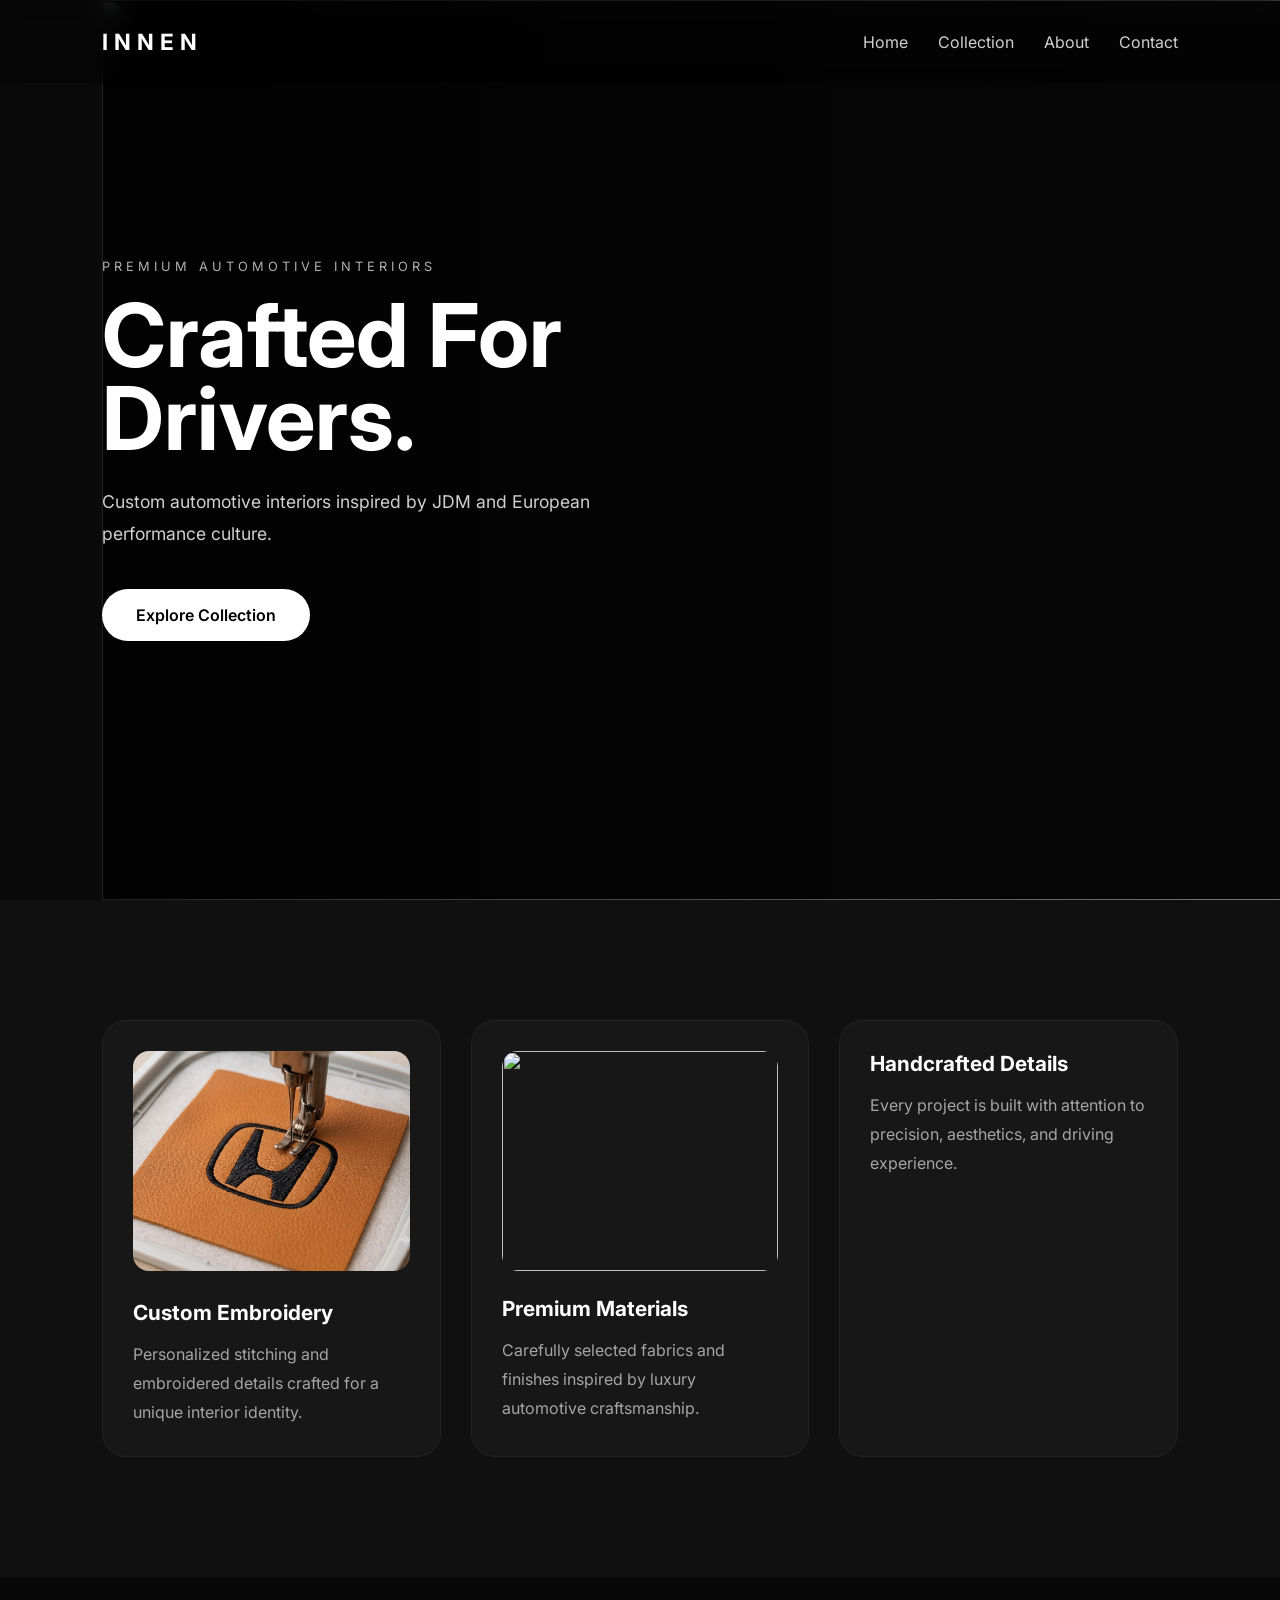
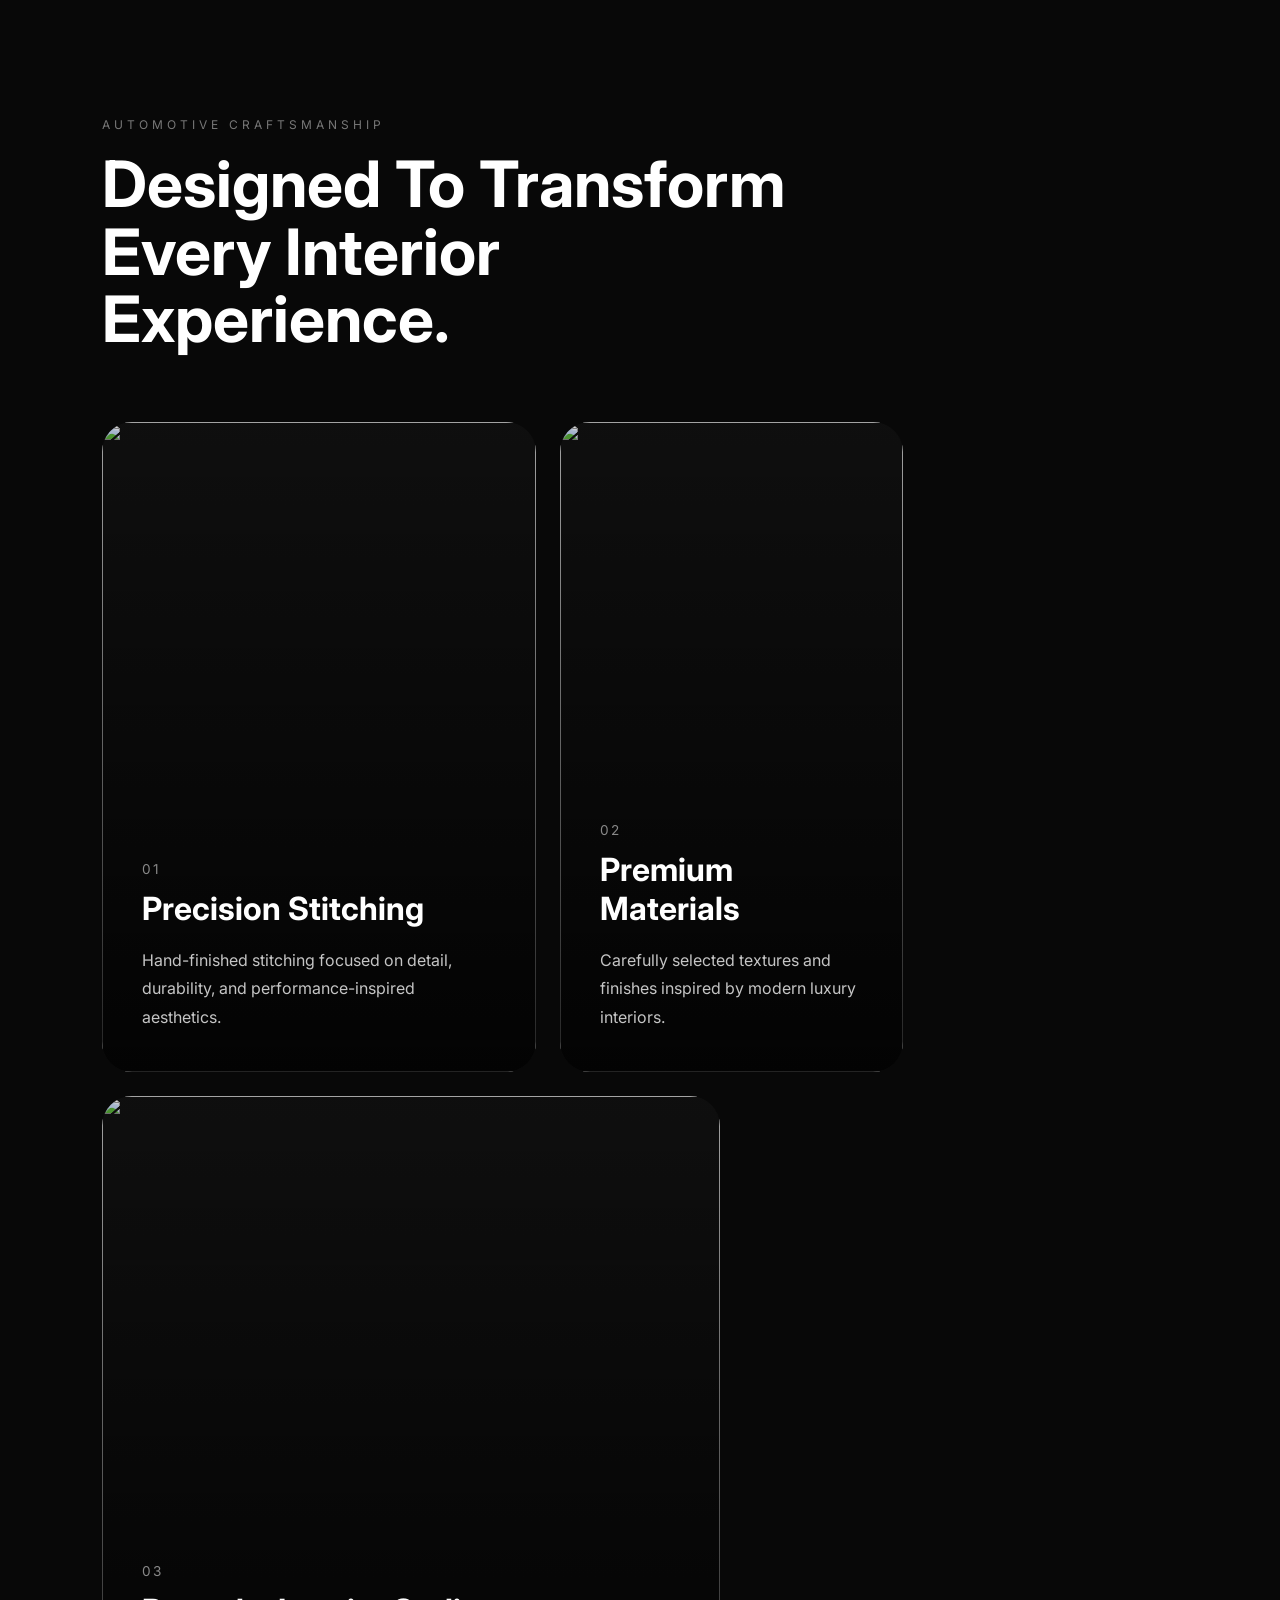
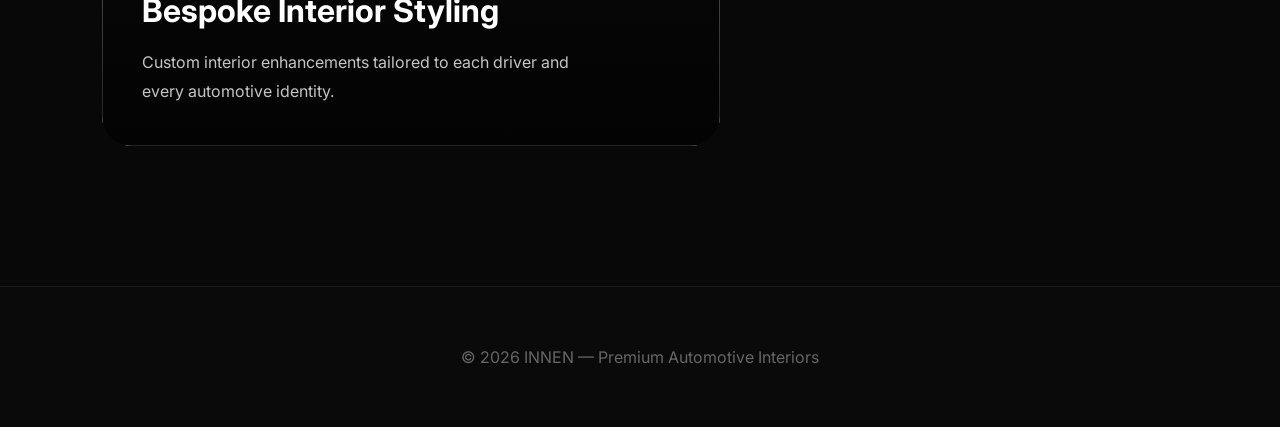
==== index.html @ 78649d73 "Atualizar o index.html" ====
<!DOCTYPE html>
<html lang="en">
<head>
  <meta charset="UTF-8">
  <meta name="viewport" content="width=device-width, initial-scale=1.0">
  <title>INNEN</title>

  <link rel="preconnect" href="https://fonts.googleapis.com">
  <link href="https://fonts.googleapis.com/css2?family=Inter:wght@300;400;500;600;700&display=swap" rel="stylesheet">

  <link rel="stylesheet" href="style.css">
</head>

<body>

  <!-- HEADER -->

  <header>

    <div class="logo">
      INNEN
    </div>

    <nav>
      <a href="#">Home</a>
      <a href="collection.html">Collection</a>
      <a href="#">About</a>
      <a href="#">Contact</a>
    </nav>

  </header>

  <!-- HERO -->

  <section class="hero">

    <img
      src="https://scgarageworks.com/wp-content/uploads/2018/01/IMG_4704-14-scaled.jpg"
      class="hero-image"
    >

    <div class="overlay"></div>

    <div class="hero-content">

      <p class="hero-tag">
        PREMIUM AUTOMOTIVE INTERIORS
      </p>

      <h1>
        Crafted For<br>
        Drivers.
      </h1>

      <p class="hero-description">
        Custom automotive interiors inspired by
        JDM and European performance culture.
      </p>

      <a href="collection.html" class="hero-button">
        Explore Collection
      </a>

    </div>

  </section>

  <!-- FEATURES -->

  <section class="features">

    <div class="feature">

      <img
        src="1779248419477.png"
        class="feature-image"
      >

      <h3>
        Custom Embroidery
      </h3>

      <p>
        Personalized stitching and embroidered details
        crafted for a unique interior identity.
      </p>

    </div>

    <div class="feature">

  <img
    src="https://image.made-in-china.com/2f0j00KqdomQharjkf/Factory-Hot-Sale-Cheap-Frosted-Velvet-Fabric-Velvet-Upholstery-Fabric-100-Polyester-Home-Deco-Fabrics-for-Sofas.webp"
    class="feature-image"
  >

  <h3>
    Premium Materials
  </h3>

  <p>
    Carefully selected fabrics and finishes inspired
    by luxury automotive craftsmanship.
  </p>

</div>

    <div class="feature">

      <h3>
        Handcrafted Details
      </h3>

      <p>
        Every project is built with attention to precision,
        aesthetics, and driving experience.
      </p>

    </div>

  </section>

  <!-- SHOWCASE -->

  <section class="showcase">

    <div class="showcase-top">

      <p class="showcase-tag">
        AUTOMOTIVE CRAFTSMANSHIP
      </p>

      <h2>
        Designed To Transform<br>
        Every Interior Experience.
      </h2>

    </div>

    <div class="showcase-layout">

      <div class="showcase-item tall">

        <img
          src="https://images.unsplash.com/photo-1549399542-7e3f8b79c341?q=80&w=1400&auto=format&fit=crop"
        >

        <div class="showcase-content">

          <span>01</span>

          <h3>
            Precision Stitching
          </h3>

          <p>
            Hand-finished stitching focused on detail,
            durability, and performance-inspired aesthetics.
          </p>

        </div>

      </div>

      <div class="showcase-item">

        <img
          src="https://images.unsplash.com/photo-1502877338535-766e1452684a?q=80&w=1400&auto=format&fit=crop"
        >

        <div class="showcase-content">

          <span>02</span>

          <h3>
            Premium Materials
          </h3>

          <p>
            Carefully selected textures and finishes
            inspired by modern luxury interiors.
          </p>

        </div>

      </div>

      <div class="showcase-item wide">

        <img
          src="https://images.unsplash.com/photo-1494976388531-d1058494cdd8?q=80&w=1600&auto=format&fit=crop"
        >

        <div class="showcase-content">

          <span>03</span>

          <h3>
            Bespoke Interior Styling
          </h3>

          <p>
            Custom interior enhancements tailored to
            each driver and every automotive identity.
          </p>

        </div>

      </div>

    </div>

  </section>

  <!-- FOOTER -->

  <footer>

    <p>
      © 2026 INNEN — Premium Automotive Interiors
    </p>

  </footer>

</body>
</html>
---- style.css ----
*{
  margin:0;
  padding:0;
  box-sizing:border-box;
}

body{
  background:#0a0a0a;
  color:white;
  font-family:'Inter',sans-serif;
  overflow-x:hidden;
}

/* HEADER */

header{
  position:fixed;
  top:0;
  left:0;
  width:100%;
  padding:28px 8%;
  display:flex;
  justify-content:space-between;
  align-items:center;
  z-index:1000;

  background:rgba(0,0,0,0.35);
  backdrop-filter:blur(12px);
}

.logo{
  font-size:1.4rem;
  font-weight:700;
  letter-spacing:6px;
}

nav{
  display:flex;
  gap:30px;
}

nav a{
  color:#d0d0d0;
  text-decoration:none;
  transition:0.3s;
}

nav a:hover{
  color:white;
}

/* HERO */

.hero{
  position:relative;
  height:100vh;
  display:flex;
  align-items:center;
  padding:0 8%;
  overflow:hidden;
}

.hero-image{
  position:absolute;
  width:100%;
  height:100%;
  object-fit:cover;
}

.overlay{
  position:absolute;
  width:100%;
  height:100%;
  background:linear-gradient(
    to right,
    rgba(0,0,0,0.82),
    rgba(0,0,0,0.35)
  );
}

.hero-content{
  position:relative;
  z-index:2;
  max-width:650px;
}

.hero-tag{
  color:#b0b0b0;
  letter-spacing:4px;
  font-size:0.8rem;
  margin-bottom:20px;
}

.hero h1{
  font-size:5.5rem;
  line-height:0.95;
  margin-bottom:25px;
}

.hero-description{
  color:#d0d0d0;
  line-height:1.8;
  font-size:1.1rem;
  margin-bottom:40px;
  max-width:550px;
}

.hero-button{
  display:inline-block;
  padding:16px 34px;
  background:white;
  color:black;
  text-decoration:none;
  border-radius:50px;
  font-weight:600;
  transition:0.3s;
}

.hero-button:hover{
  transform:translateY(-3px);
}

/* FEATURES */

.features{
  padding:120px 8%;
  display:grid;
  grid-template-columns:repeat(auto-fit,minmax(280px,1fr));
  gap:30px;
  background:#101010;
}

.feature{
  background:#171717;
  padding:30px;
  border-radius:24px;
  border:1px solid rgba(255,255,255,0.05);
}

.feature-image{
  width:100%;
  height:220px;
  object-fit:cover;
  border-radius:16px;
  margin-bottom:25px;
}

.feature h3{
  font-size:1.3rem;
  margin-bottom:15px;
}

.feature p{
  color:#a5a5a5;
  line-height:1.8;
}

/* SHOWCASE */

.showcase{
  padding:140px 8%;
  background:#080808;
}

.showcase-top{
  margin-bottom:70px;
  max-width:750px;
}

.showcase-tag{
  color:#777;
  letter-spacing:4px;
  font-size:0.75rem;
  margin-bottom:18px;
}

.showcase-top h2{
  font-size:4rem;
  line-height:1.05;
  color:white;
}

.showcase-layout{
  display:grid;
  grid-template-columns:repeat(12,1fr);
  gap:24px;
}

.showcase-item{
  position:relative;
  overflow:hidden;
  border-radius:30px;
  background:#111;
  min-height:420px;
  grid-column:span 4;
}

.showcase-item.tall{
  grid-column:span 5;
  min-height:650px;
}

.showcase-item.wide{
  grid-column:span 7;
  min-height:650px;
}

.showcase-item img{
  position:absolute;
  width:100%;
  height:100%;
  object-fit:cover;
  transition:0.7s;
}

.showcase-item:hover img{
  transform:scale(1.06);
}

.showcase-content{
  position:absolute;
  inset:0;

  display:flex;
  flex-direction:column;
  justify-content:flex-end;

  padding:40px;

  background:linear-gradient(
    to top,
    rgba(0,0,0,0.82),
    rgba(0,0,0,0.15)
  );
}

.showcase-content span{
  color:#888;
  font-size:0.85rem;
  margin-bottom:12px;
  letter-spacing:2px;
}

.showcase-content h3{
  font-size:2rem;
  margin-bottom:18px;
}

.showcase-content p{
  color:#c5c5c5;
  line-height:1.8;
  max-width:450px;
}

/* FOOTER */

footer{
  padding:60px 8%;
  border-top:1px solid rgba(255,255,255,0.06);
  text-align:center;
  color:#666;
}

/* RESPONSIVE */

@media(max-width:950px){

  nav{
    display:none;
  }

  .hero h1{
    font-size:3.5rem;
  }

  .showcase-layout{
    grid-template-columns:1fr;
  }

  .showcase-item,
  .showcase-item.tall,
  .showcase-item.wide{
    grid-column:auto;
    min-height:420px;
  }

  .showcase-top h2{
    font-size:2.7rem;
  }

}
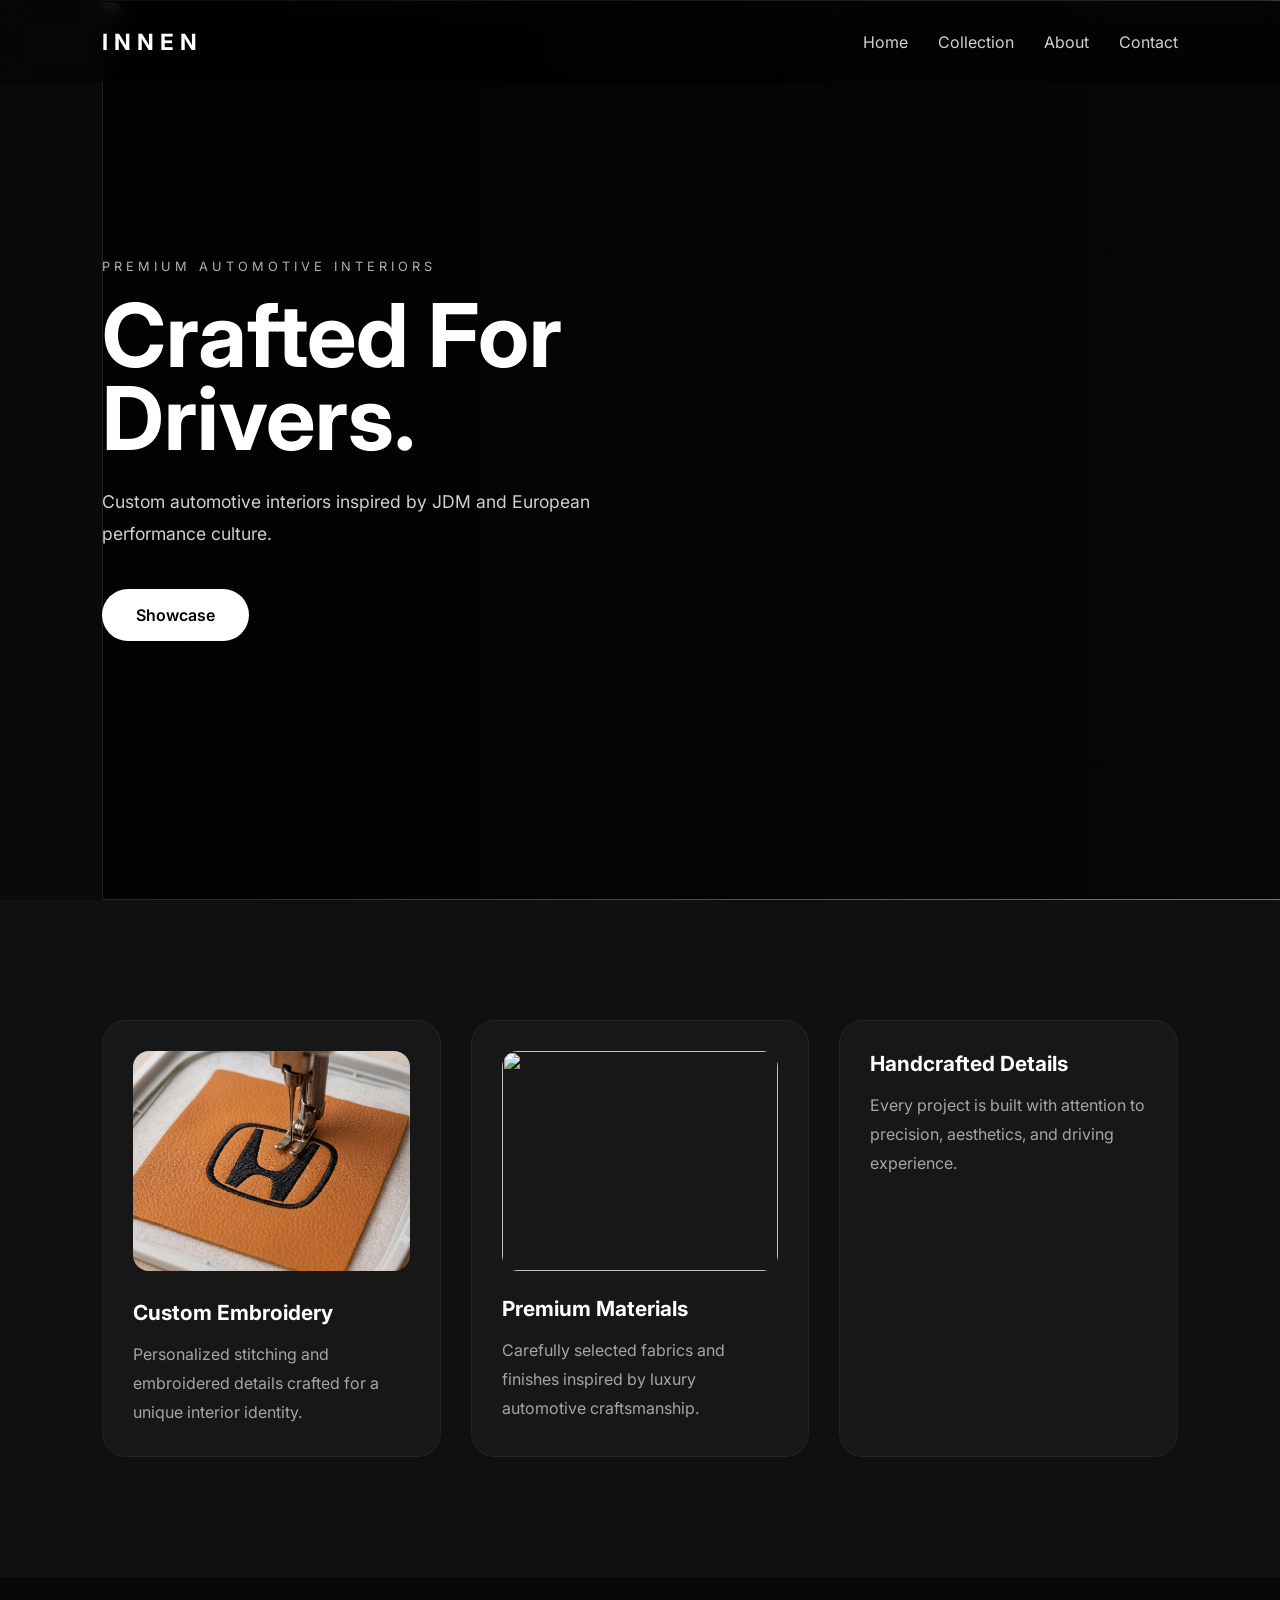
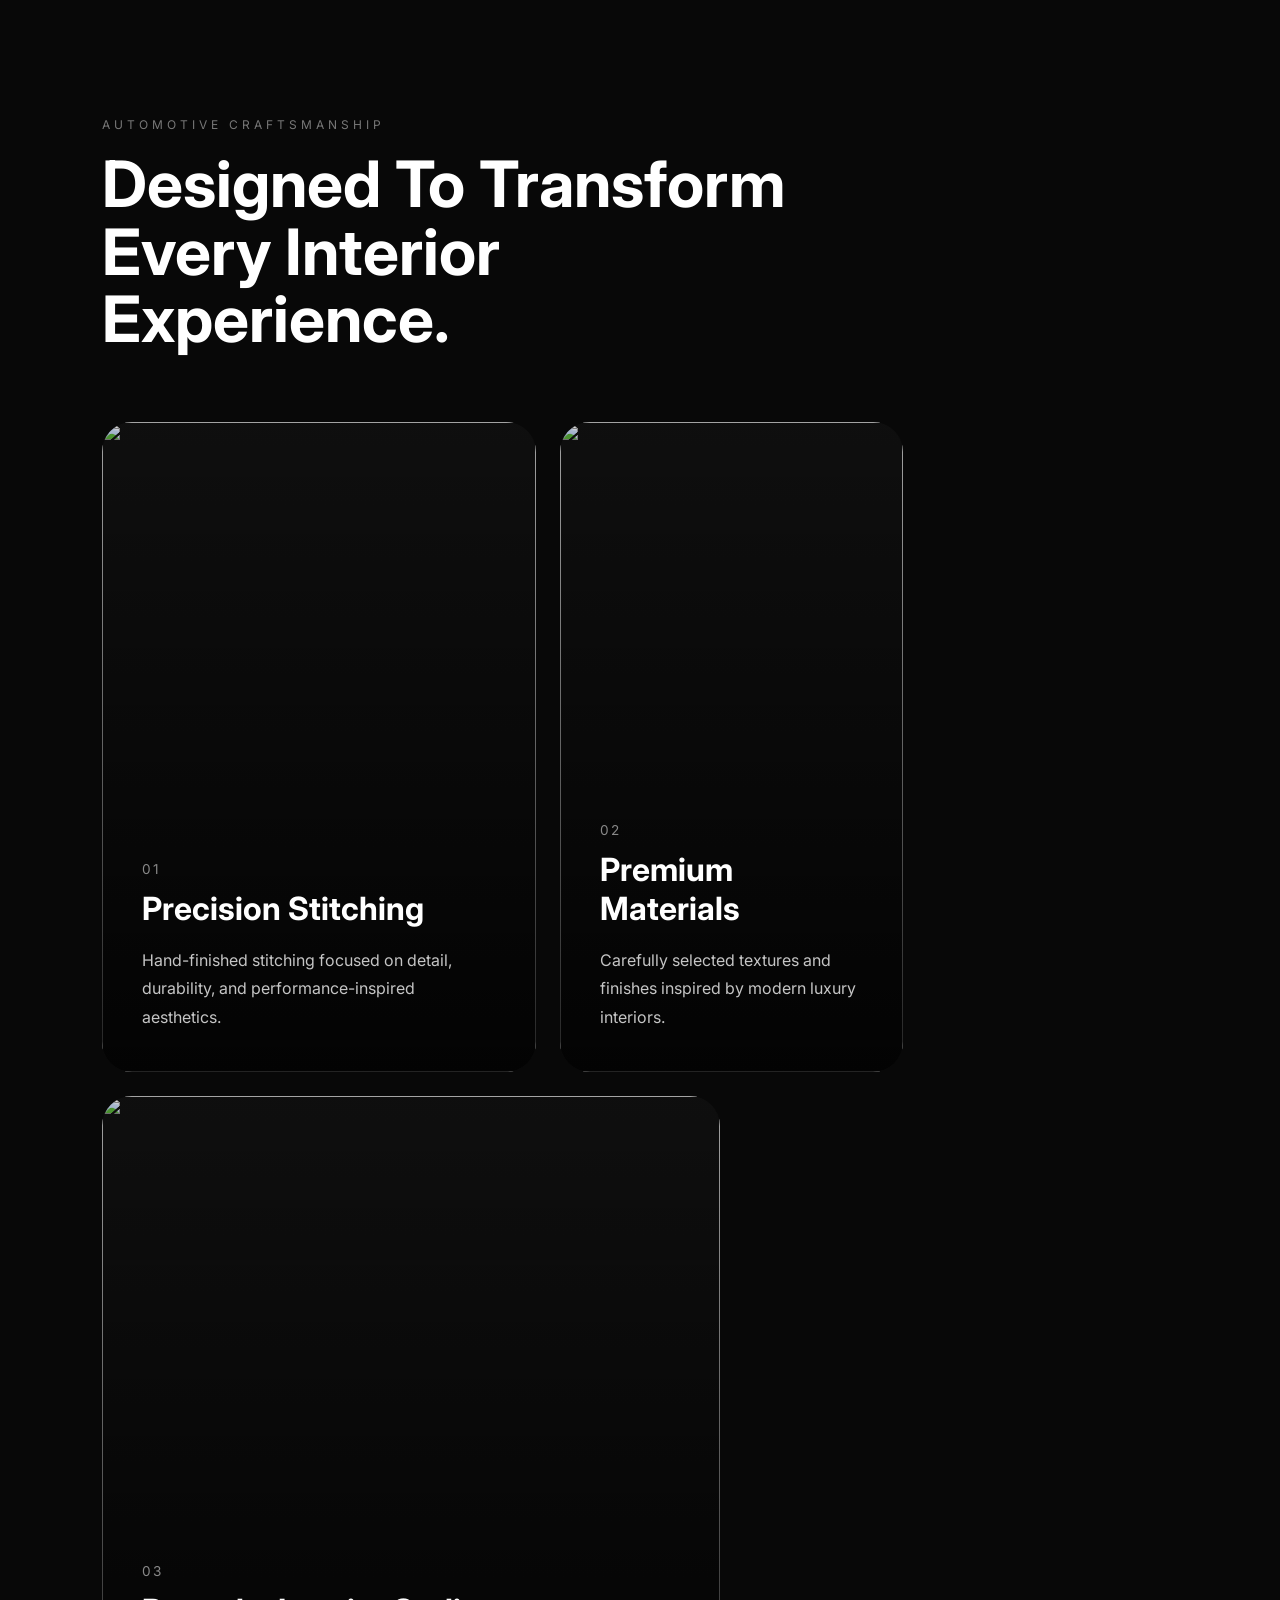
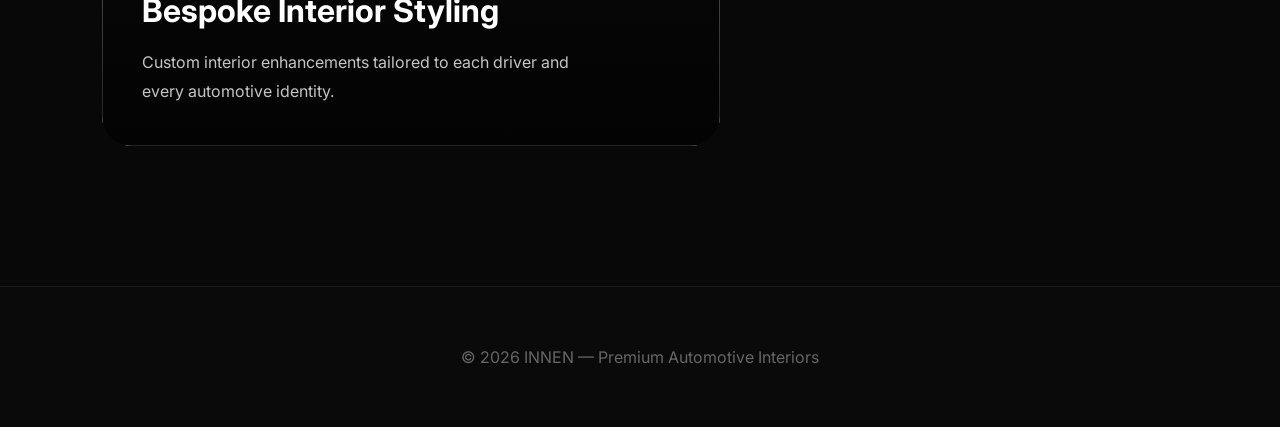
==== commit 55c36f7b: "Atualizar o index.html" ====
--- a/index.html
+++ b/index.html
@@ -57,8 +57,8 @@
         JDM and European performance culture.
       </p>
 
-      <a href="collection.html" class="hero-button">
-        Explore Collection
+      <a href="showcase.html" class="hero-button">
+        Showcase
       </a>
 
     </div>
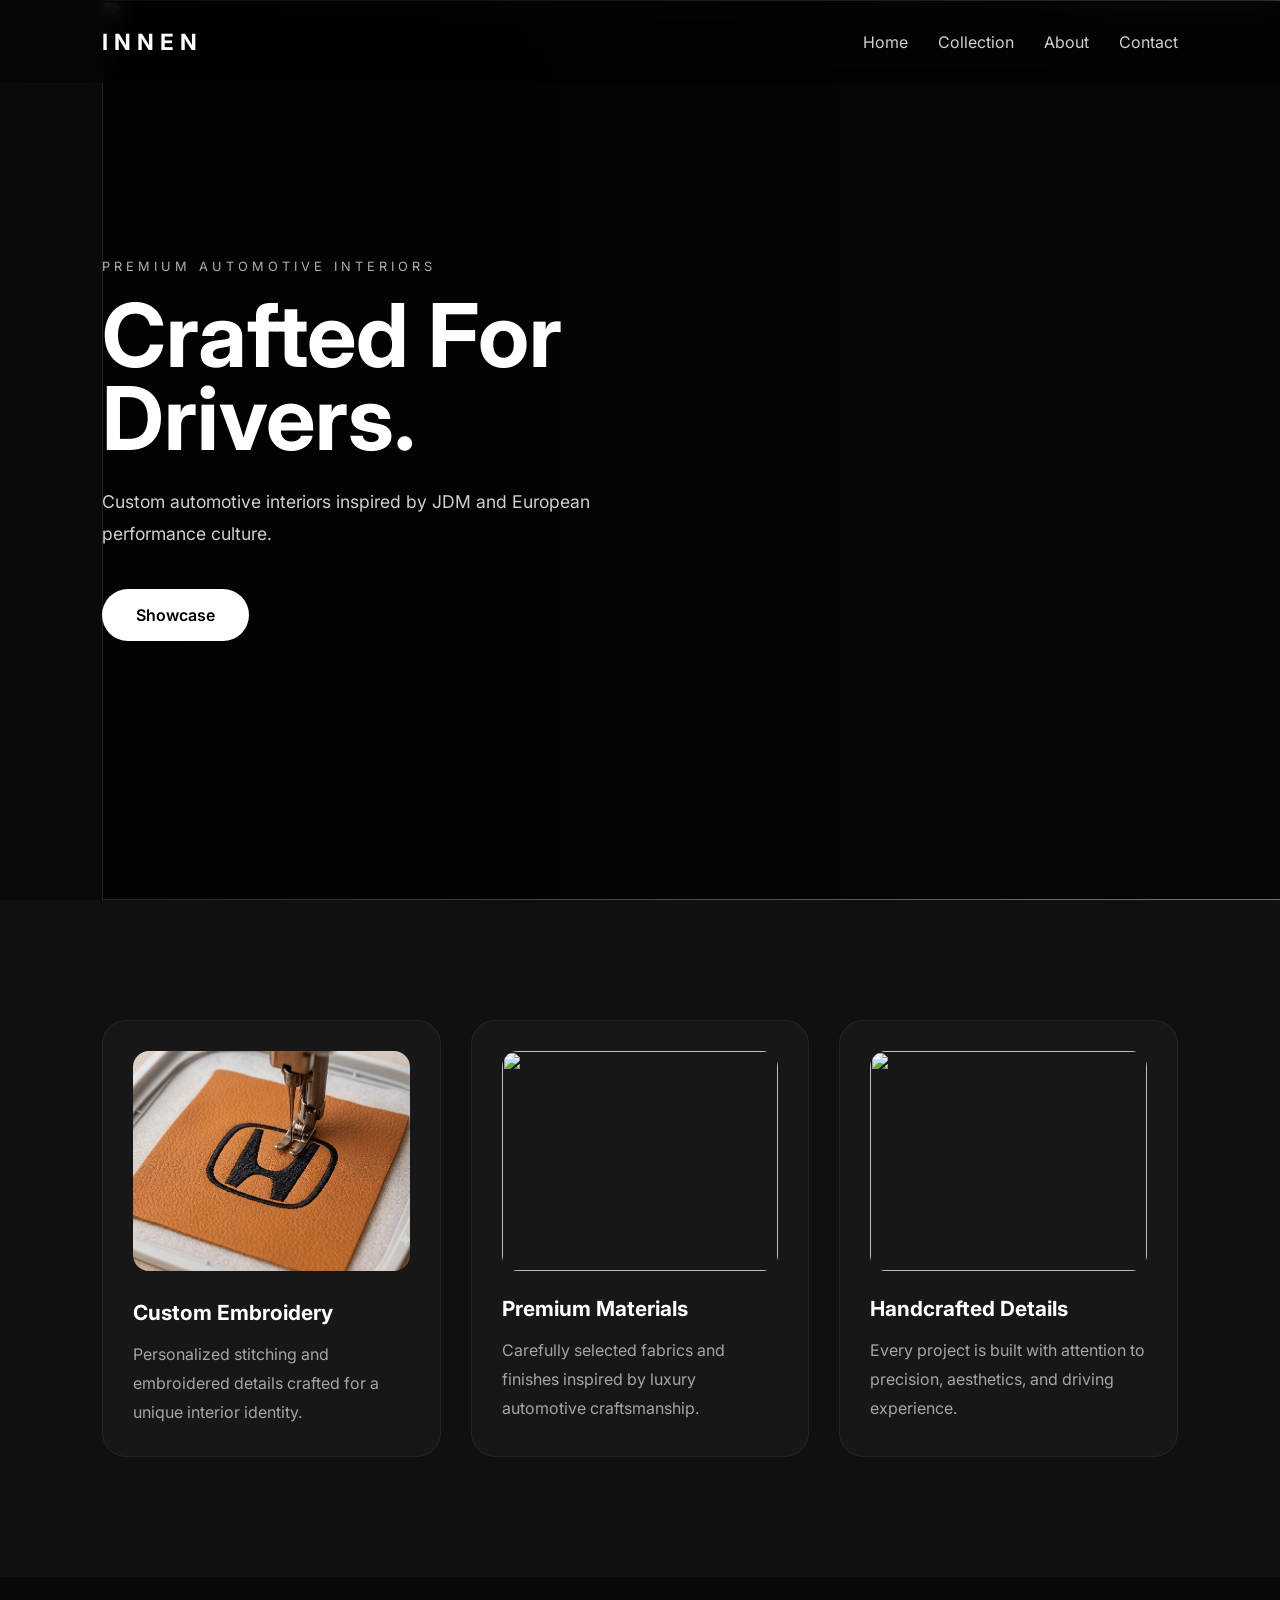
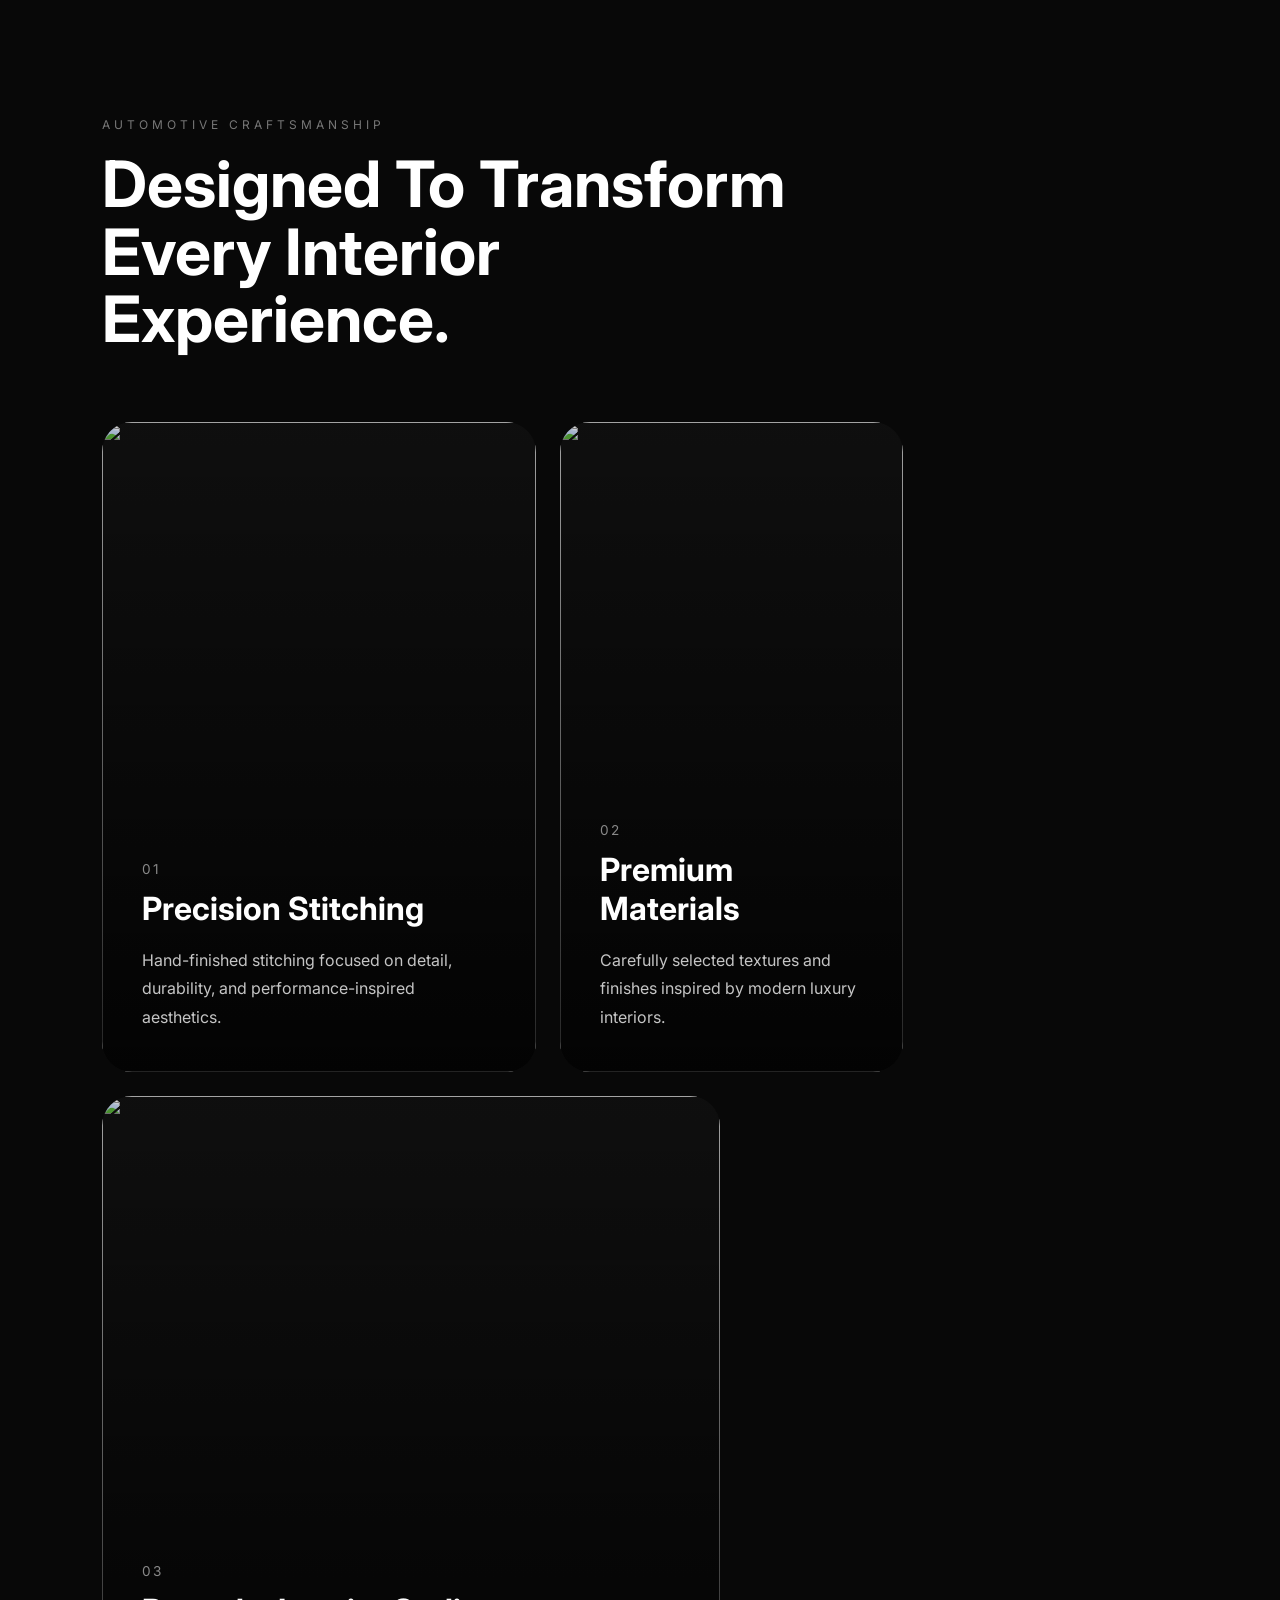
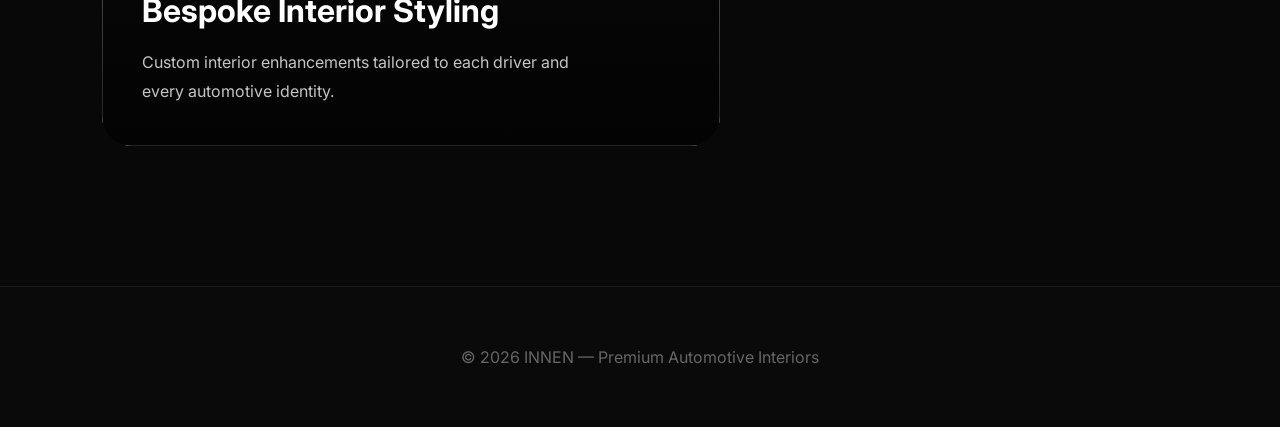
==== commit 84d32f2a: "Add feature image for handcrafted details section Added an image for the handcrafted details feature" ====
--- a/index.html
+++ b/index.html
@@ -57,7 +57,7 @@
         JDM and European performance culture.
       </p>
 
-      <a href="showcase.html" class="hero-button">
+      <a href="Showcase.html" class="hero-button">
         Showcase
       </a>
 
@@ -107,6 +107,11 @@
 
     <div class="feature">
 
+      <img
+    src="https://www.fratellicarbonini.it/wp-content/uploads/2018/02/tappezzeria-artigianale.jpg"
+    class="feature-image"
+  >
+      
       <h3>
         Handcrafted Details
       </h3>
@@ -223,4 +228,4 @@
   </footer>
 
 </body>
-</html>+</html>
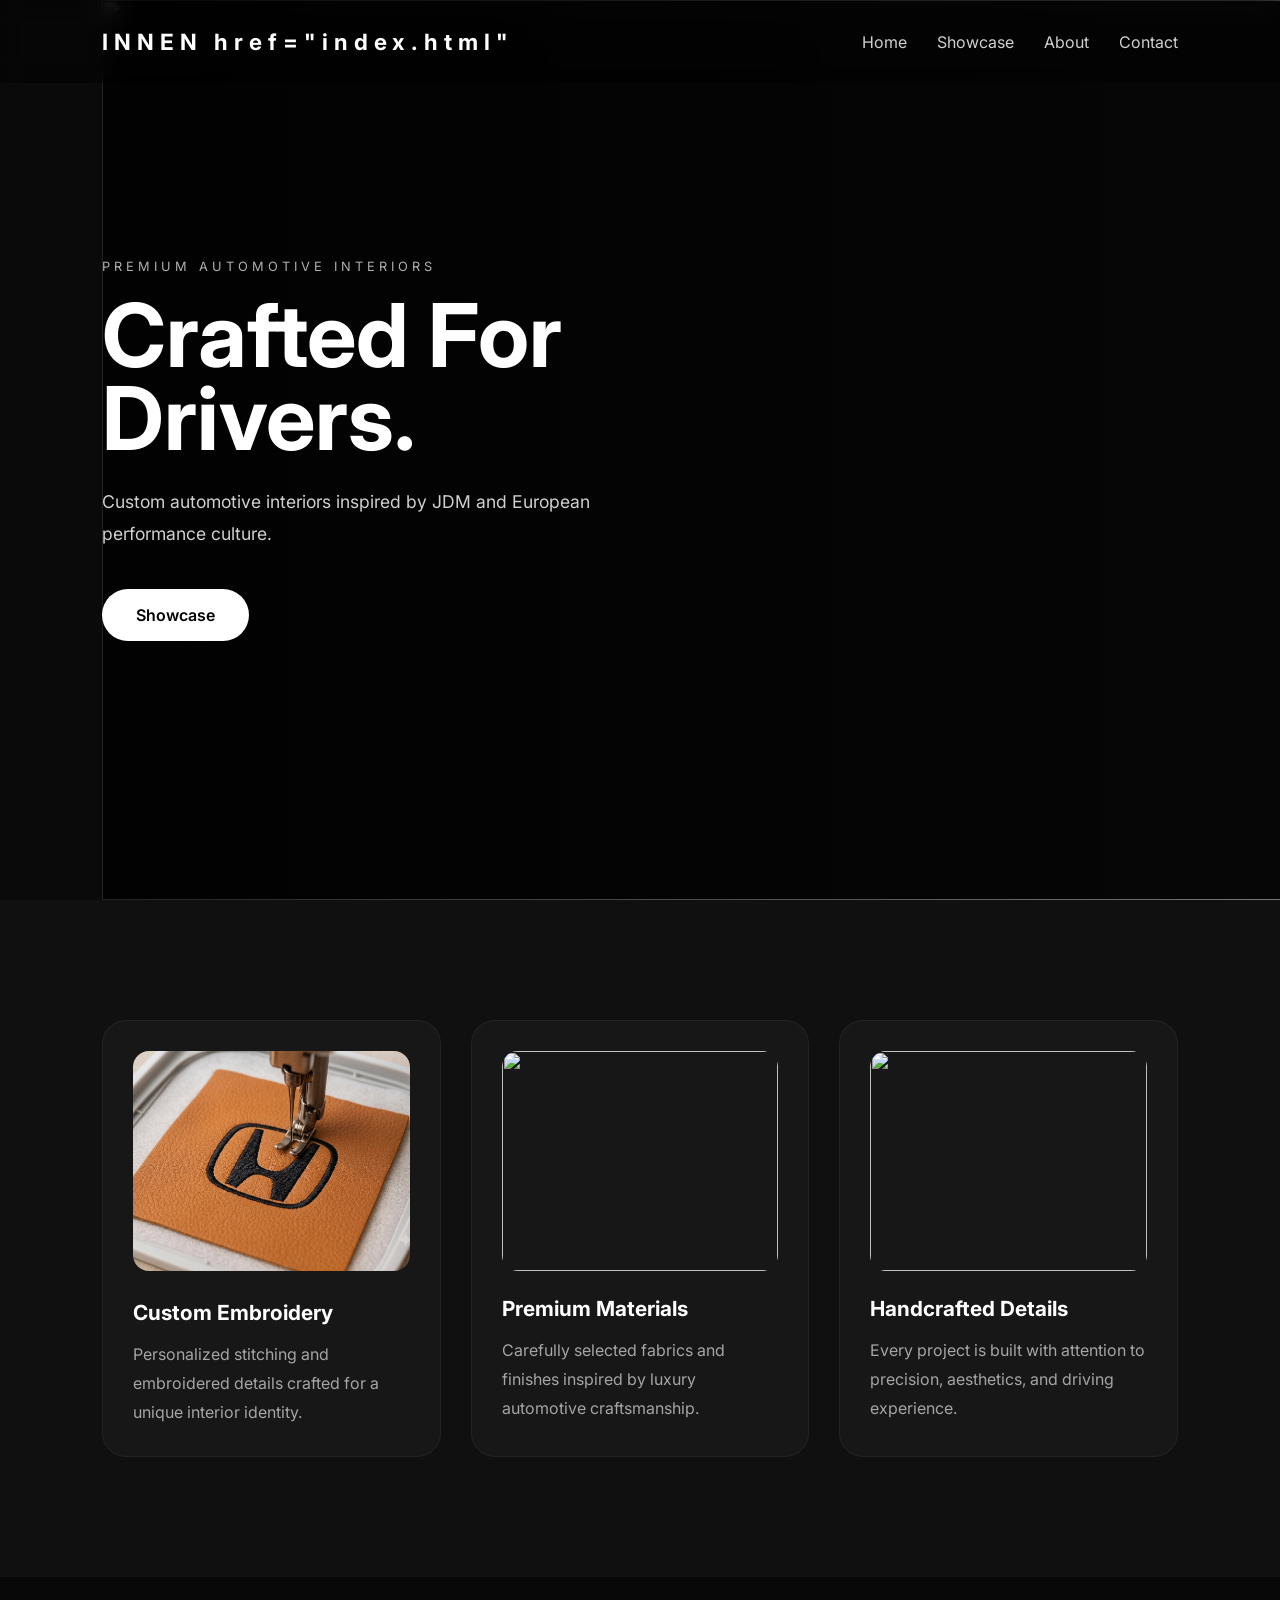
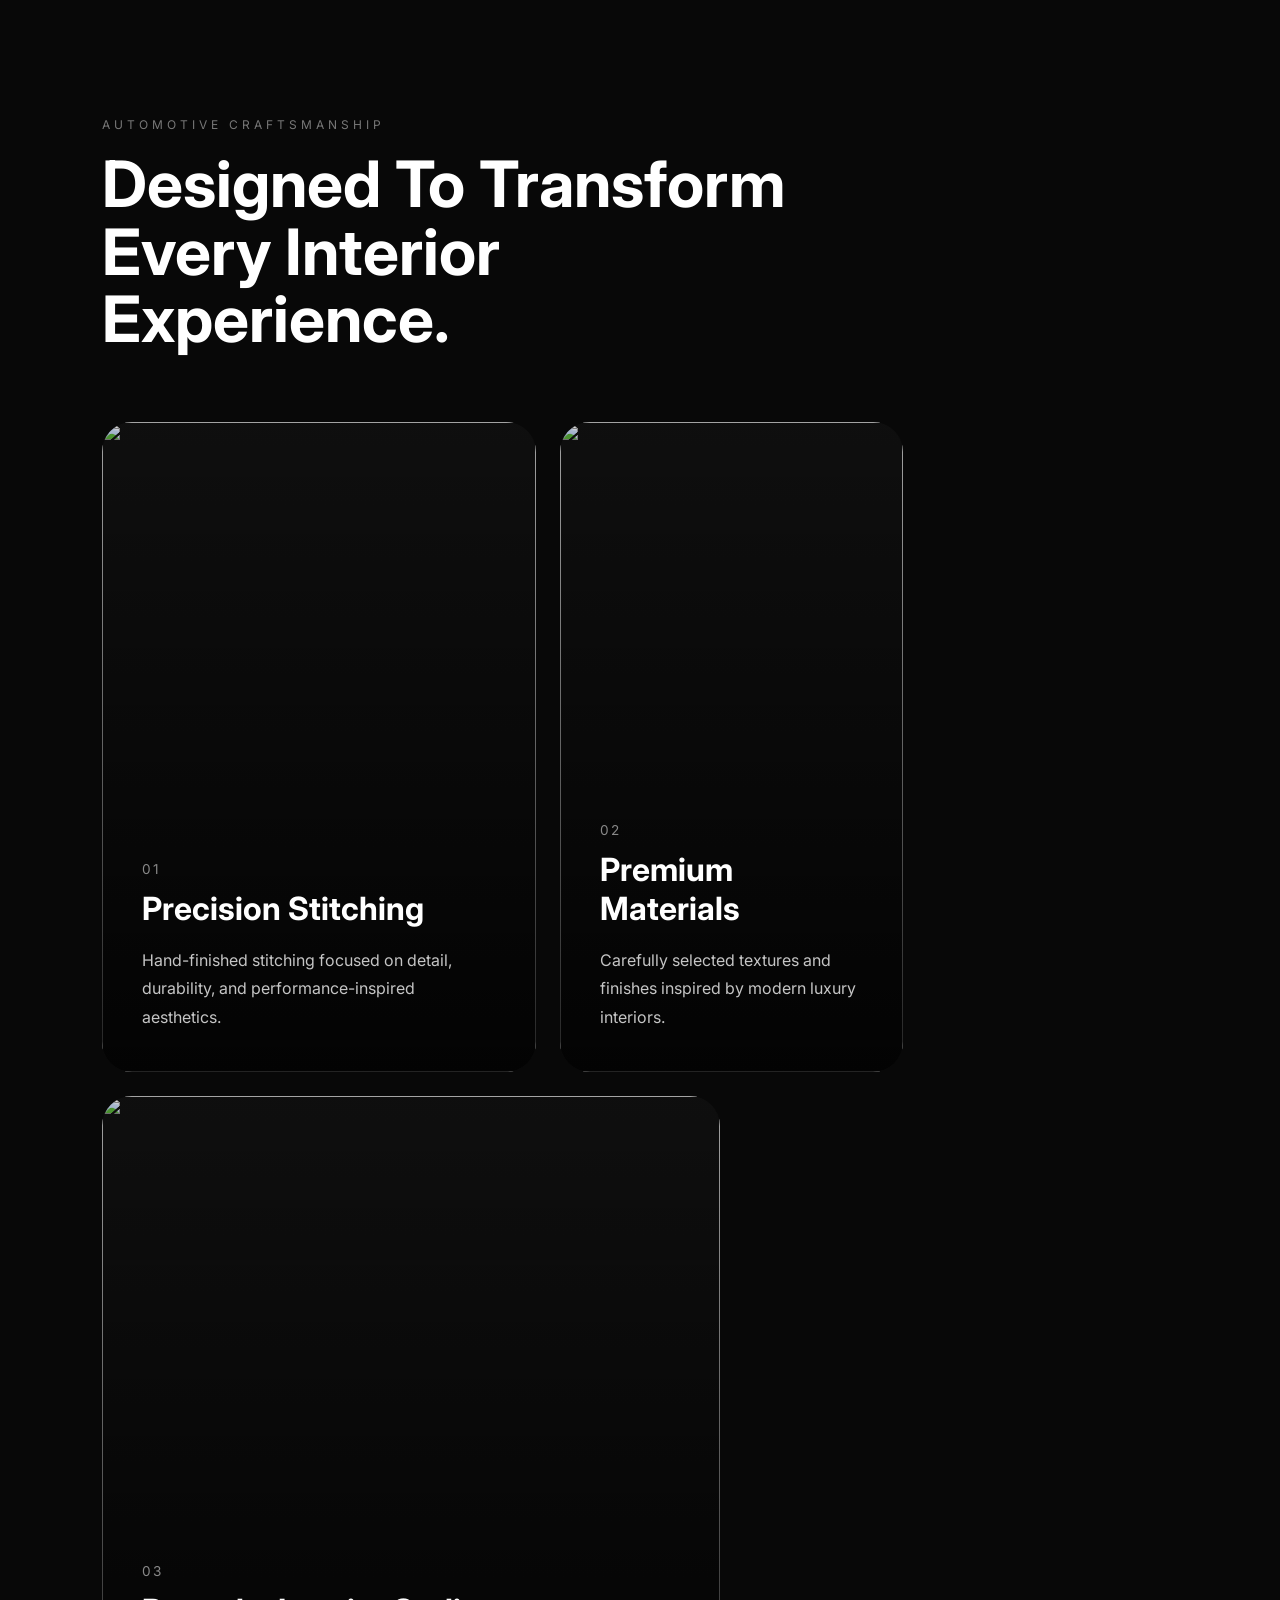
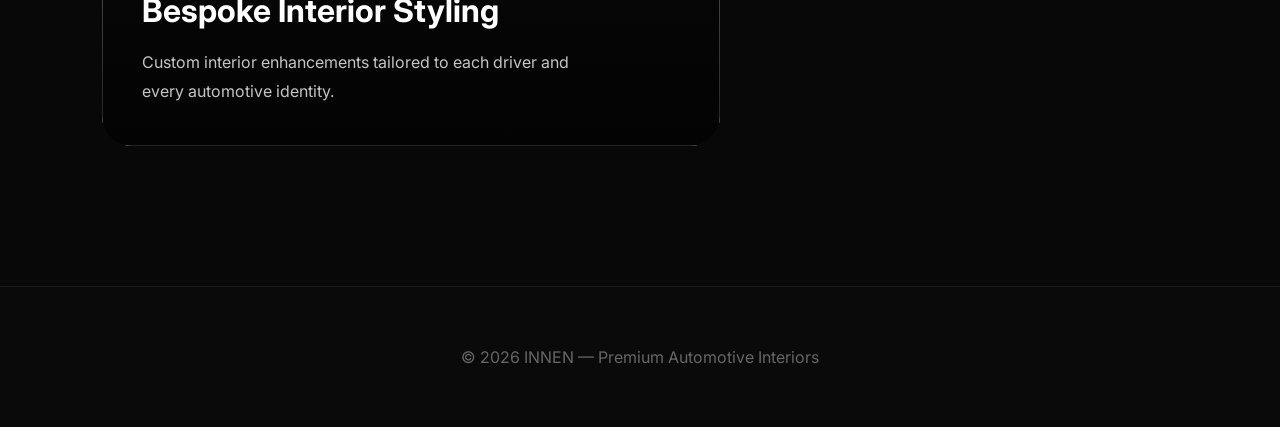
==== commit c26c0f86: "Update index.html" ====
--- a/index.html
+++ b/index.html
@@ -18,14 +18,14 @@
   <header>
 
     <div class="logo">
-      INNEN
+      INNEN <a> href="index.html"</a>
     </div>
 
     <nav>
-      <a href="#">Home</a>
-      <a href="collection.html">Collection</a>
-      <a href="#">About</a>
-      <a href="#">Contact</a>
+      <a href="index.html">Home</a>
+      <a href="Showcase.html">Showcase</a>
+      <a href="About.html">About</a>
+      <a href="Contact.html">Contact</a>
     </nav>
 
   </header>
--- a/style.css
+++ b/style.css
@@ -157,36 +157,36 @@
 
 /* SHOWCASE */
 
-.showcase{
+.showcase {
   padding:140px 8%;
   background:#080808;
 }
 
-.showcase-top{
+.showcase-top {
   margin-bottom:70px;
   max-width:750px;
 }
 
-.showcase-tag{
+.showcase-tag {
   color:#777;
   letter-spacing:4px;
   font-size:0.75rem;
   margin-bottom:18px;
 }
 
-.showcase-top h2{
+.showcase-top h2 {
   font-size:4rem;
   line-height:1.05;
   color:white;
 }
 
-.showcase-layout{
+.showcase-layout {
   display:grid;
   grid-template-columns:repeat(12,1fr);
   gap:24px;
 }
 
-.showcase-item{
+.showcase-item {
   position:relative;
   overflow:hidden;
   border-radius:30px;
@@ -195,17 +195,17 @@
   grid-column:span 4;
 }
 
-.showcase-item.tall{
+.showcase-item.tall {
   grid-column:span 5;
   min-height:650px;
 }
 
-.showcase-item.wide{
+.showcase-item.wide {
   grid-column:span 7;
   min-height:650px;
 }
 
-.showcase-item img{
+.showcase-item img {
   position:absolute;
   width:100%;
   height:100%;
@@ -213,11 +213,11 @@
   transition:0.7s;
 }
 
-.showcase-item:hover img{
+.showcase-item:hover img {
   transform:scale(1.06);
 }
 
-.showcase-content{
+.showcase-content {
   position:absolute;
   inset:0;
 
@@ -234,19 +234,19 @@
   );
 }
 
-.showcase-content span{
+.showcase-content span {
   color:#888;
   font-size:0.85rem;
   margin-bottom:12px;
   letter-spacing:2px;
 }
 
-.showcase-content h3{
+.showcase-content h3 {
   font-size:2rem;
   margin-bottom:18px;
 }
 
-.showcase-content p{
+.showcase-content p {
   color:#c5c5c5;
   line-height:1.8;
   max-width:450px;
@@ -288,4 +288,4 @@
     font-size:2.7rem;
   }
 
-}+}
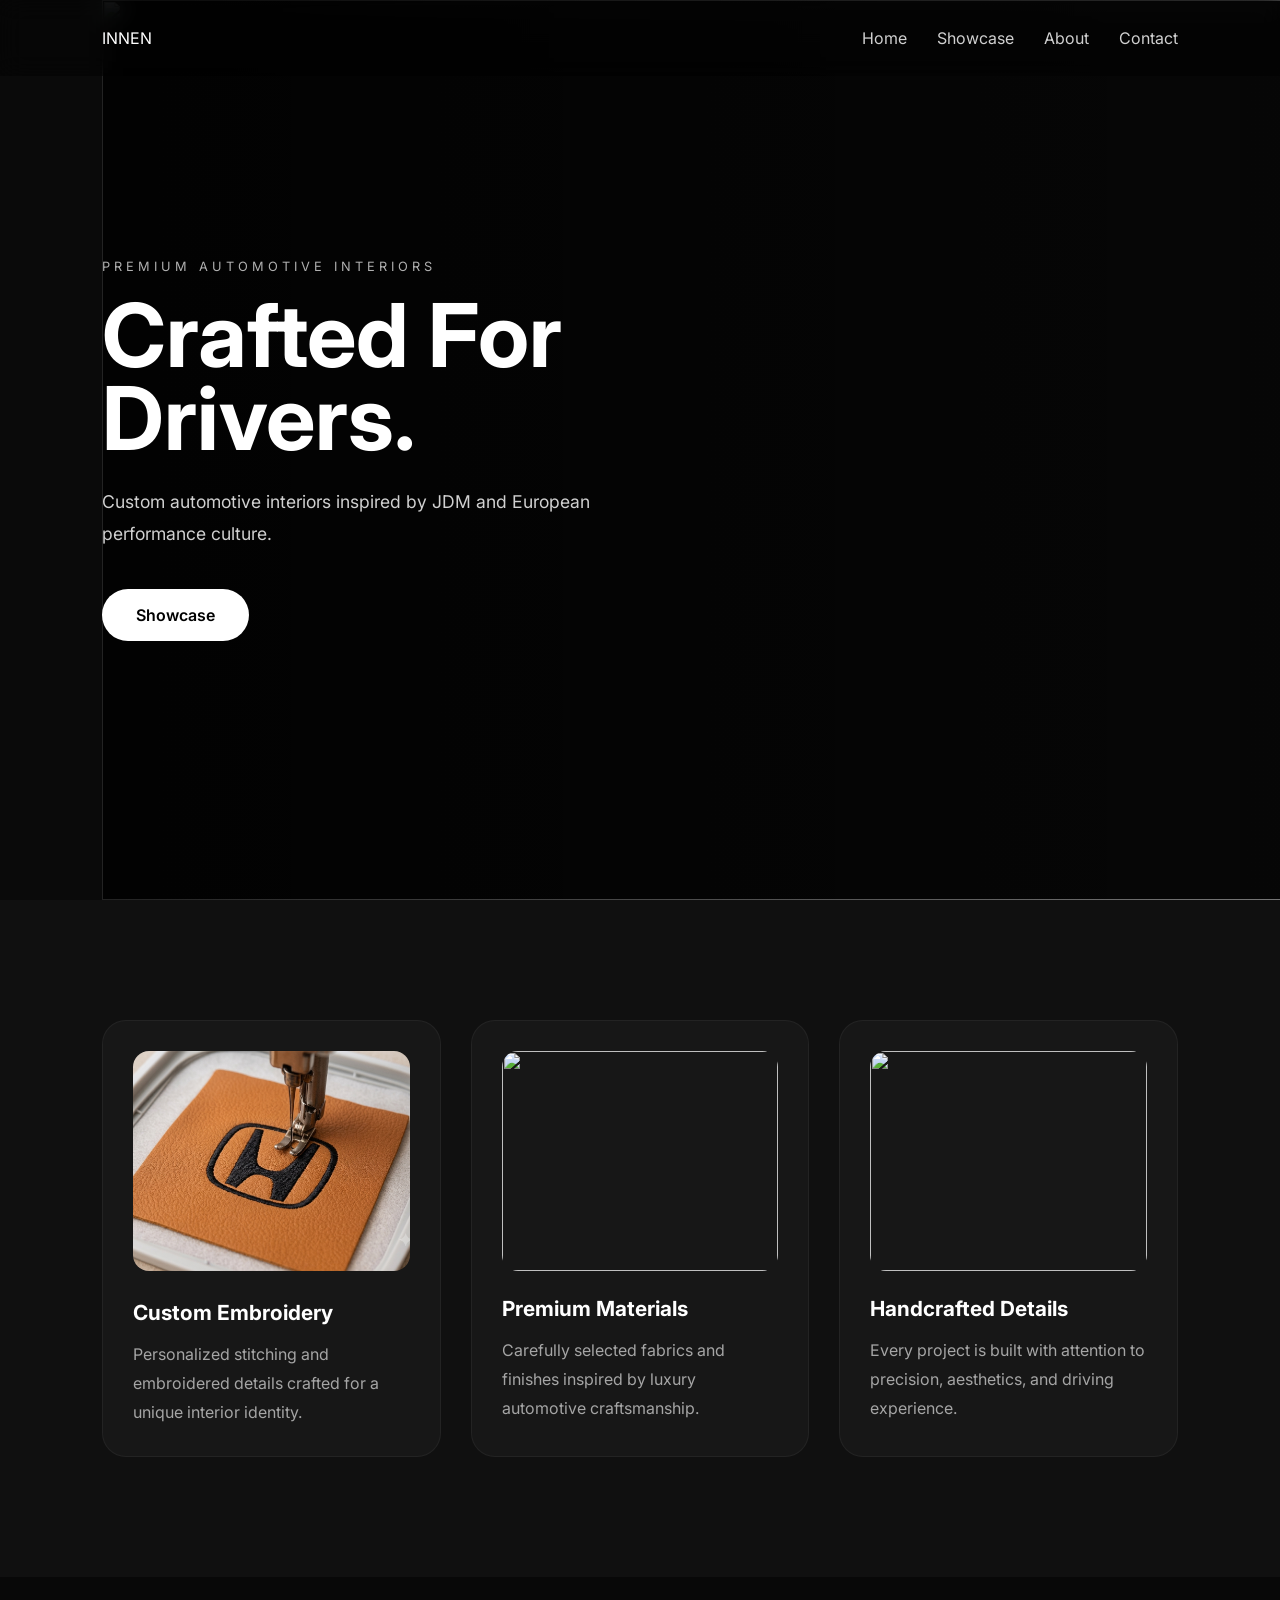
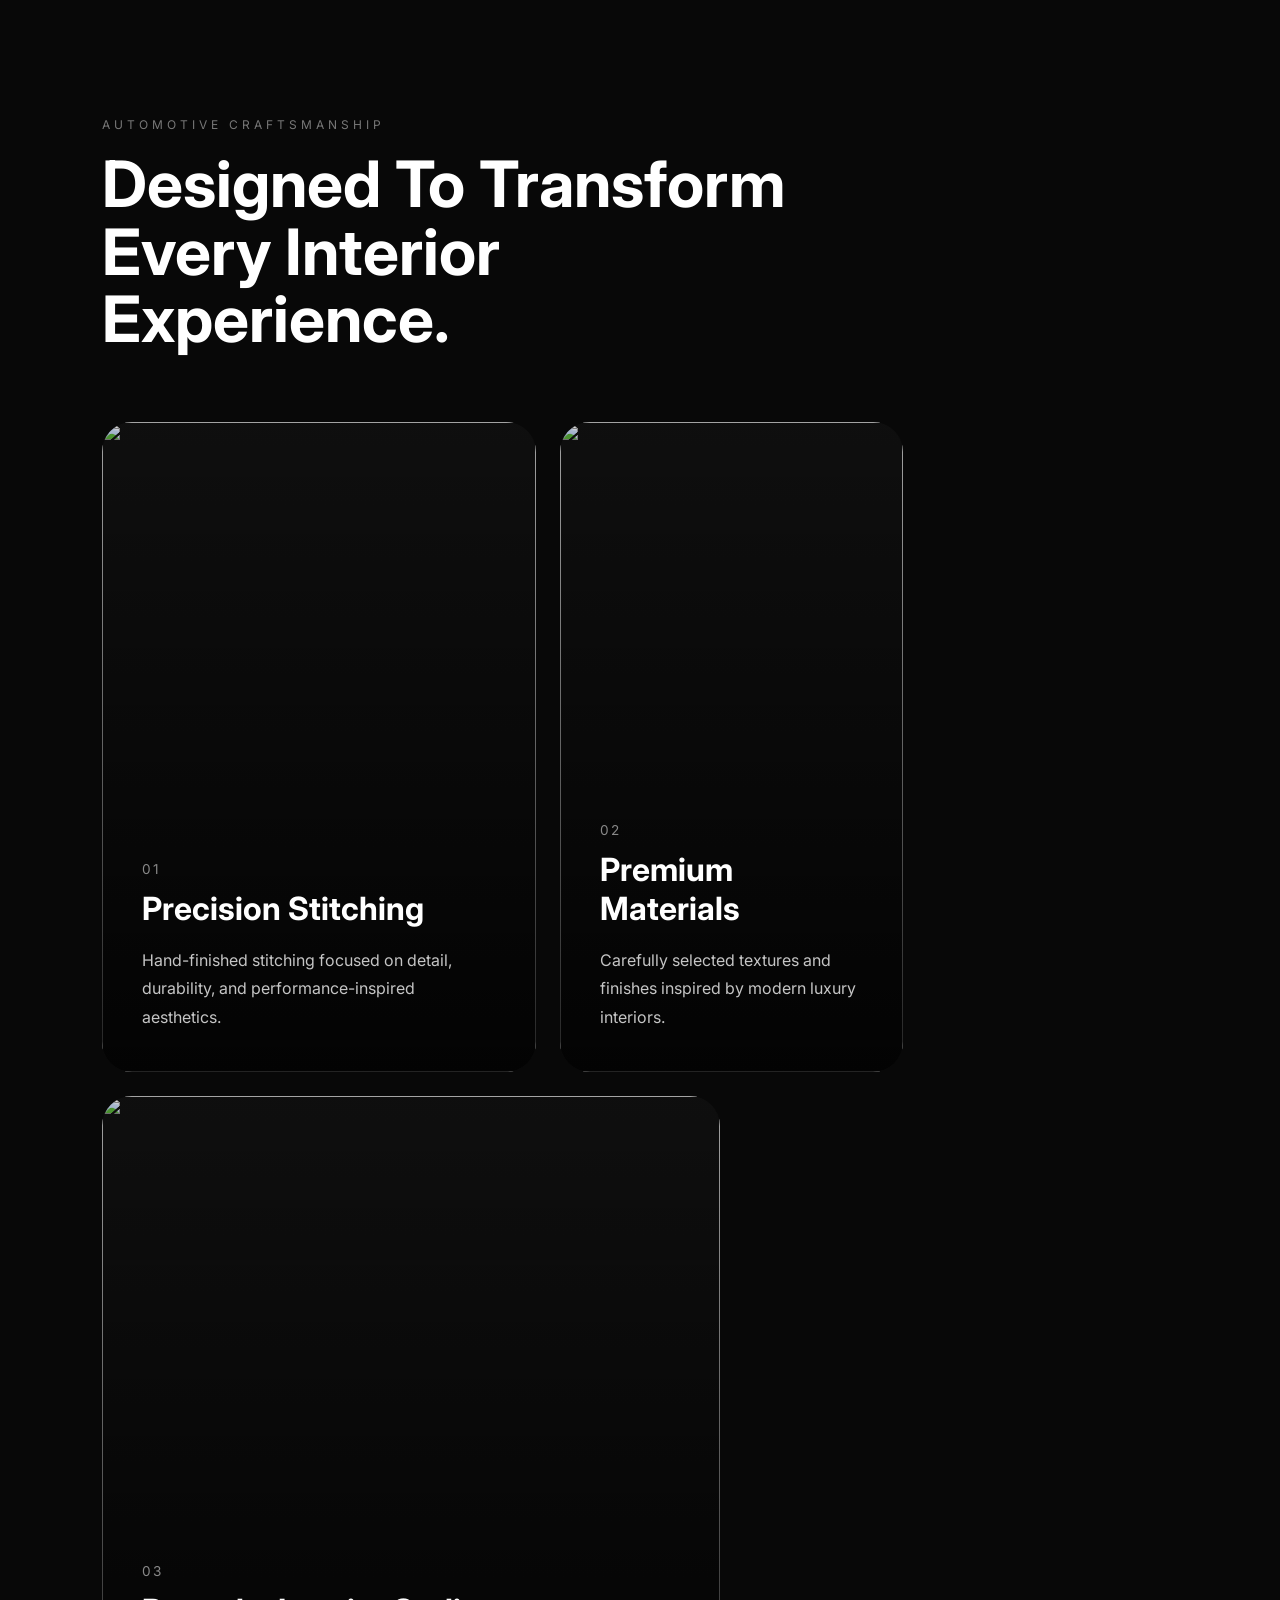
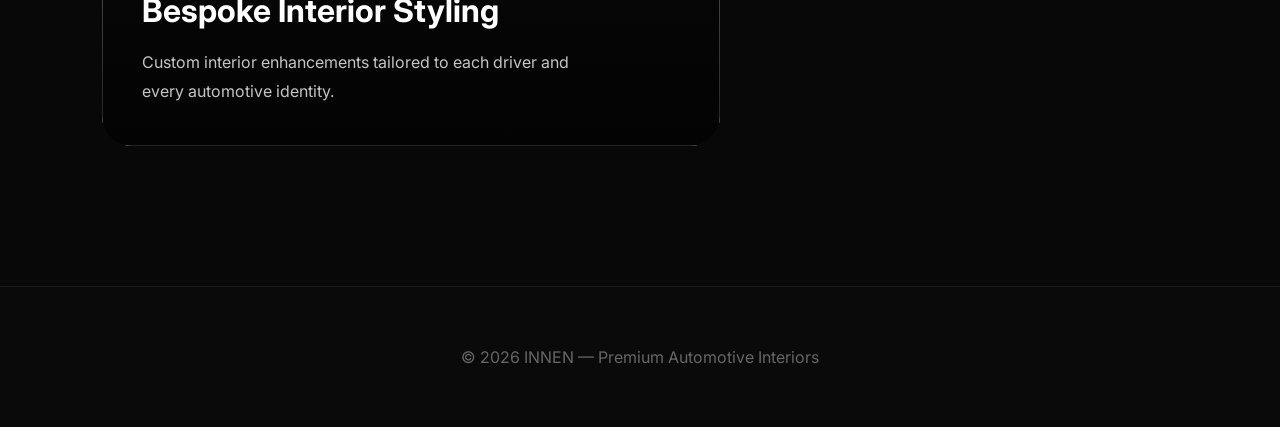
==== commit 9bcc592f: "Update index.html" ====
--- a/index.html
+++ b/index.html
@@ -17,8 +17,8 @@
 
   <header>
 
-    <div class="logo">
-      INNEN <a> href="index.html"</a>
+    <div href="index.html" <class="logo">
+      INNEN 
     </div>
 
     <nav>
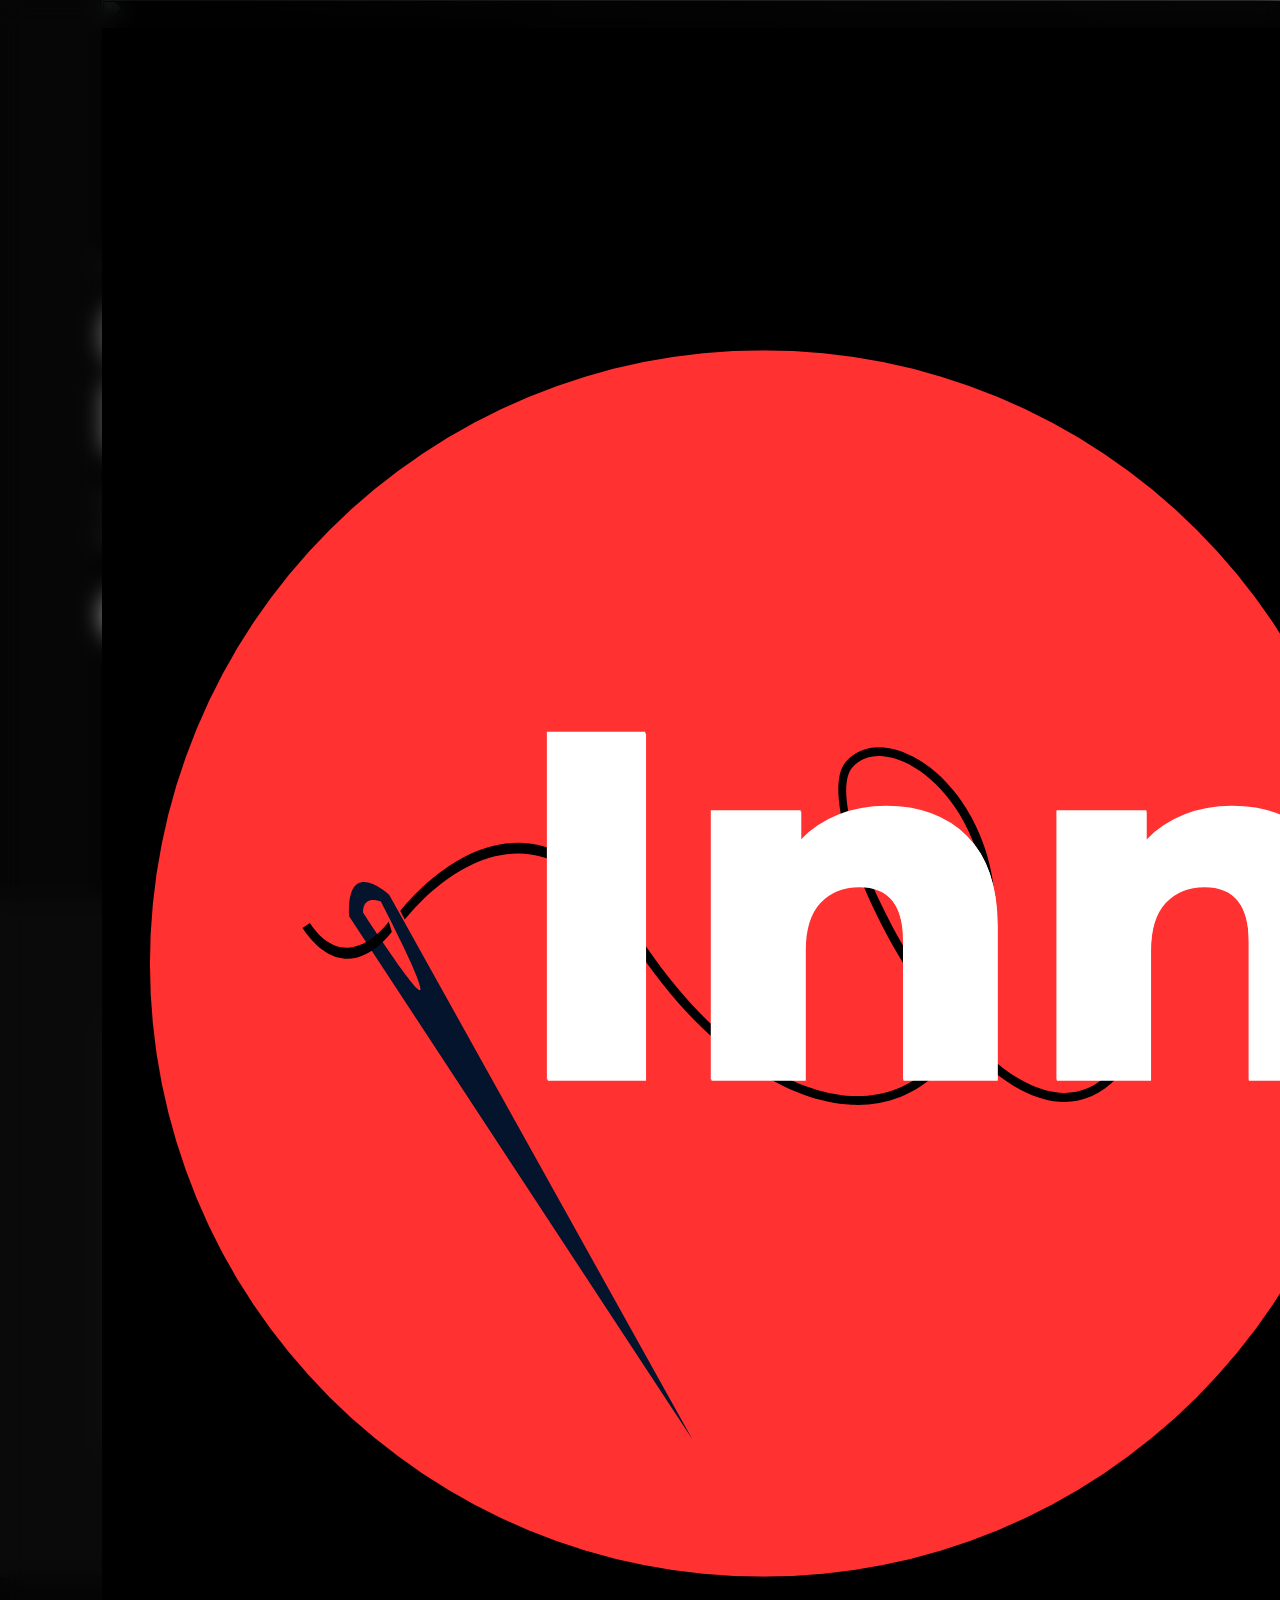
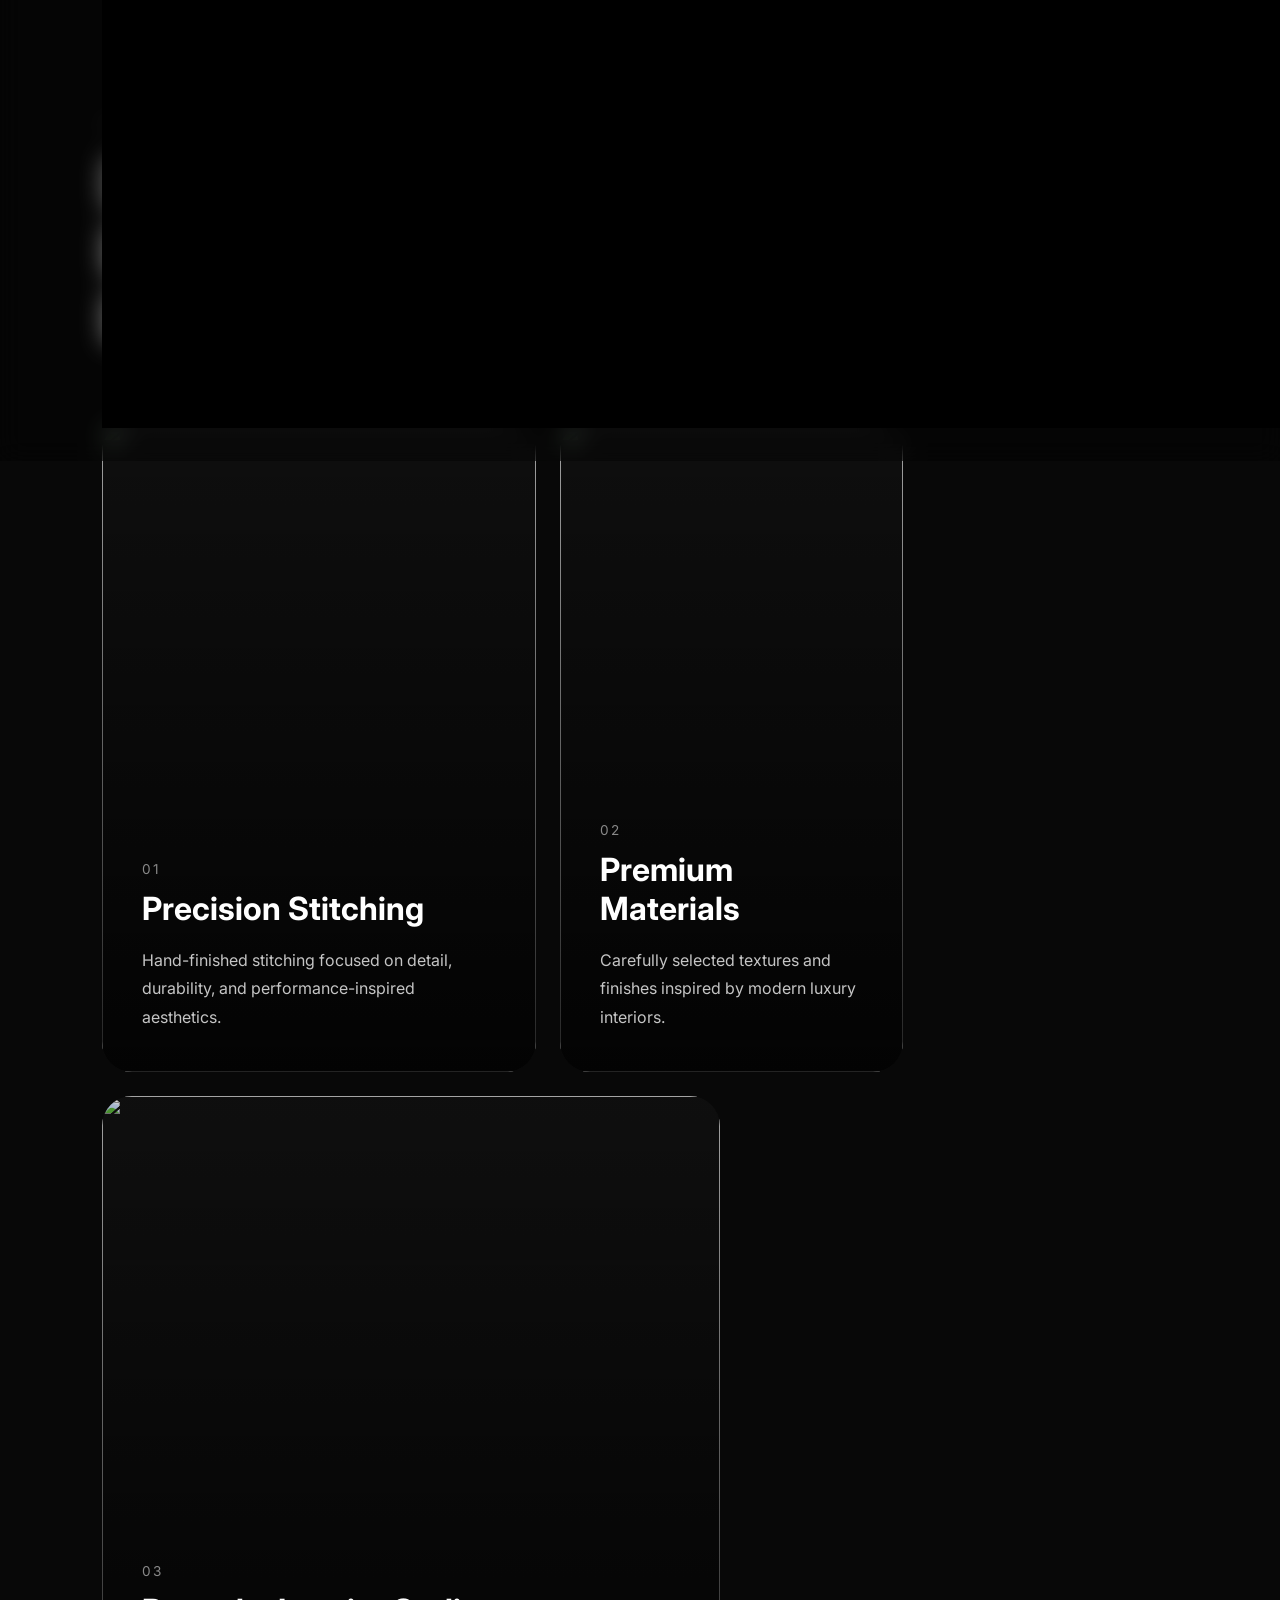
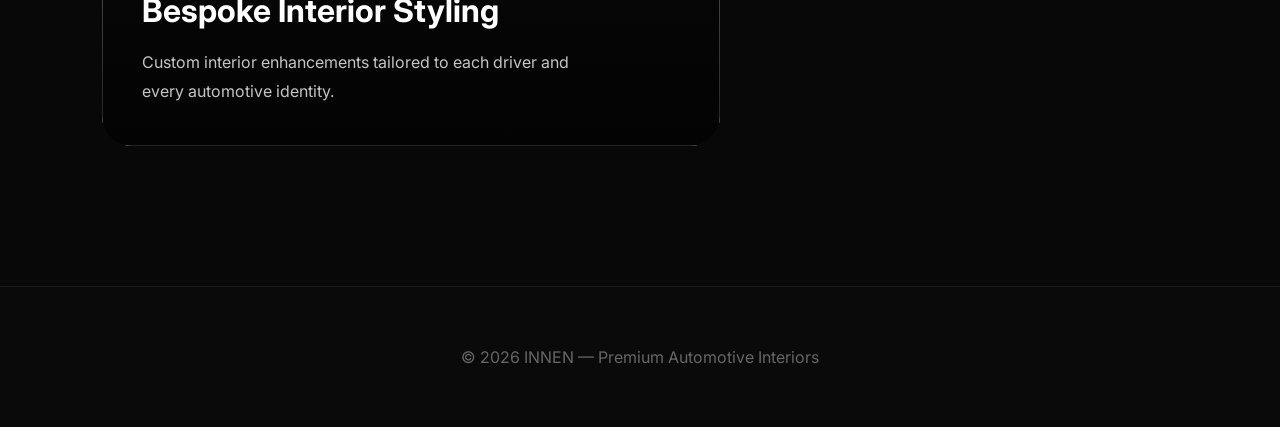
==== commit 2066c1b9: "Update index.html" ====
--- a/index.html
+++ b/index.html
@@ -17,10 +17,14 @@
 
   <header>
 
-    <div href="index.html" <class="logo">
-      INNEN 
-    </div>
-
+    <a href="index.html" class="logo">
+
+  <img
+    src="logo.png"
+    alt="INNEN Logo"
+  >
+
+</a>
     <nav>
       <a href="index.html">Home</a>
       <a href="Showcase.html">Showcase</a>
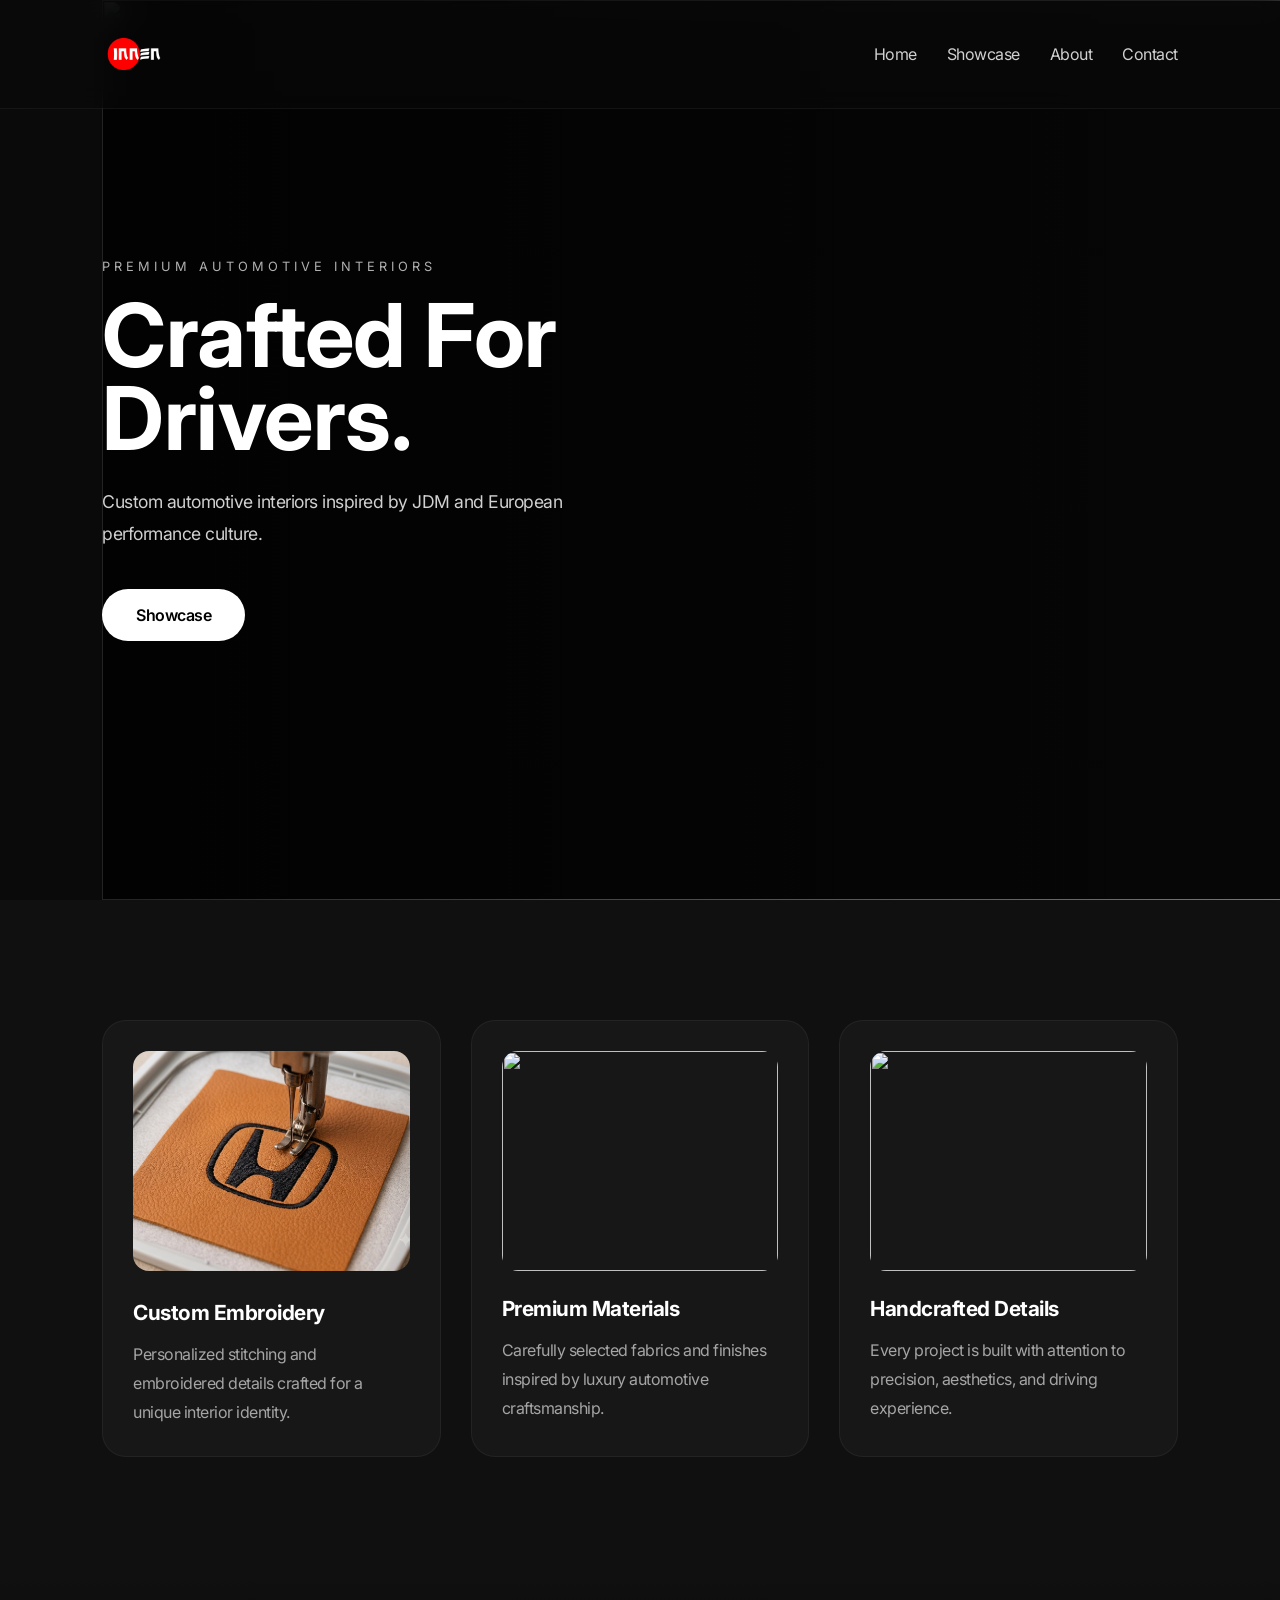
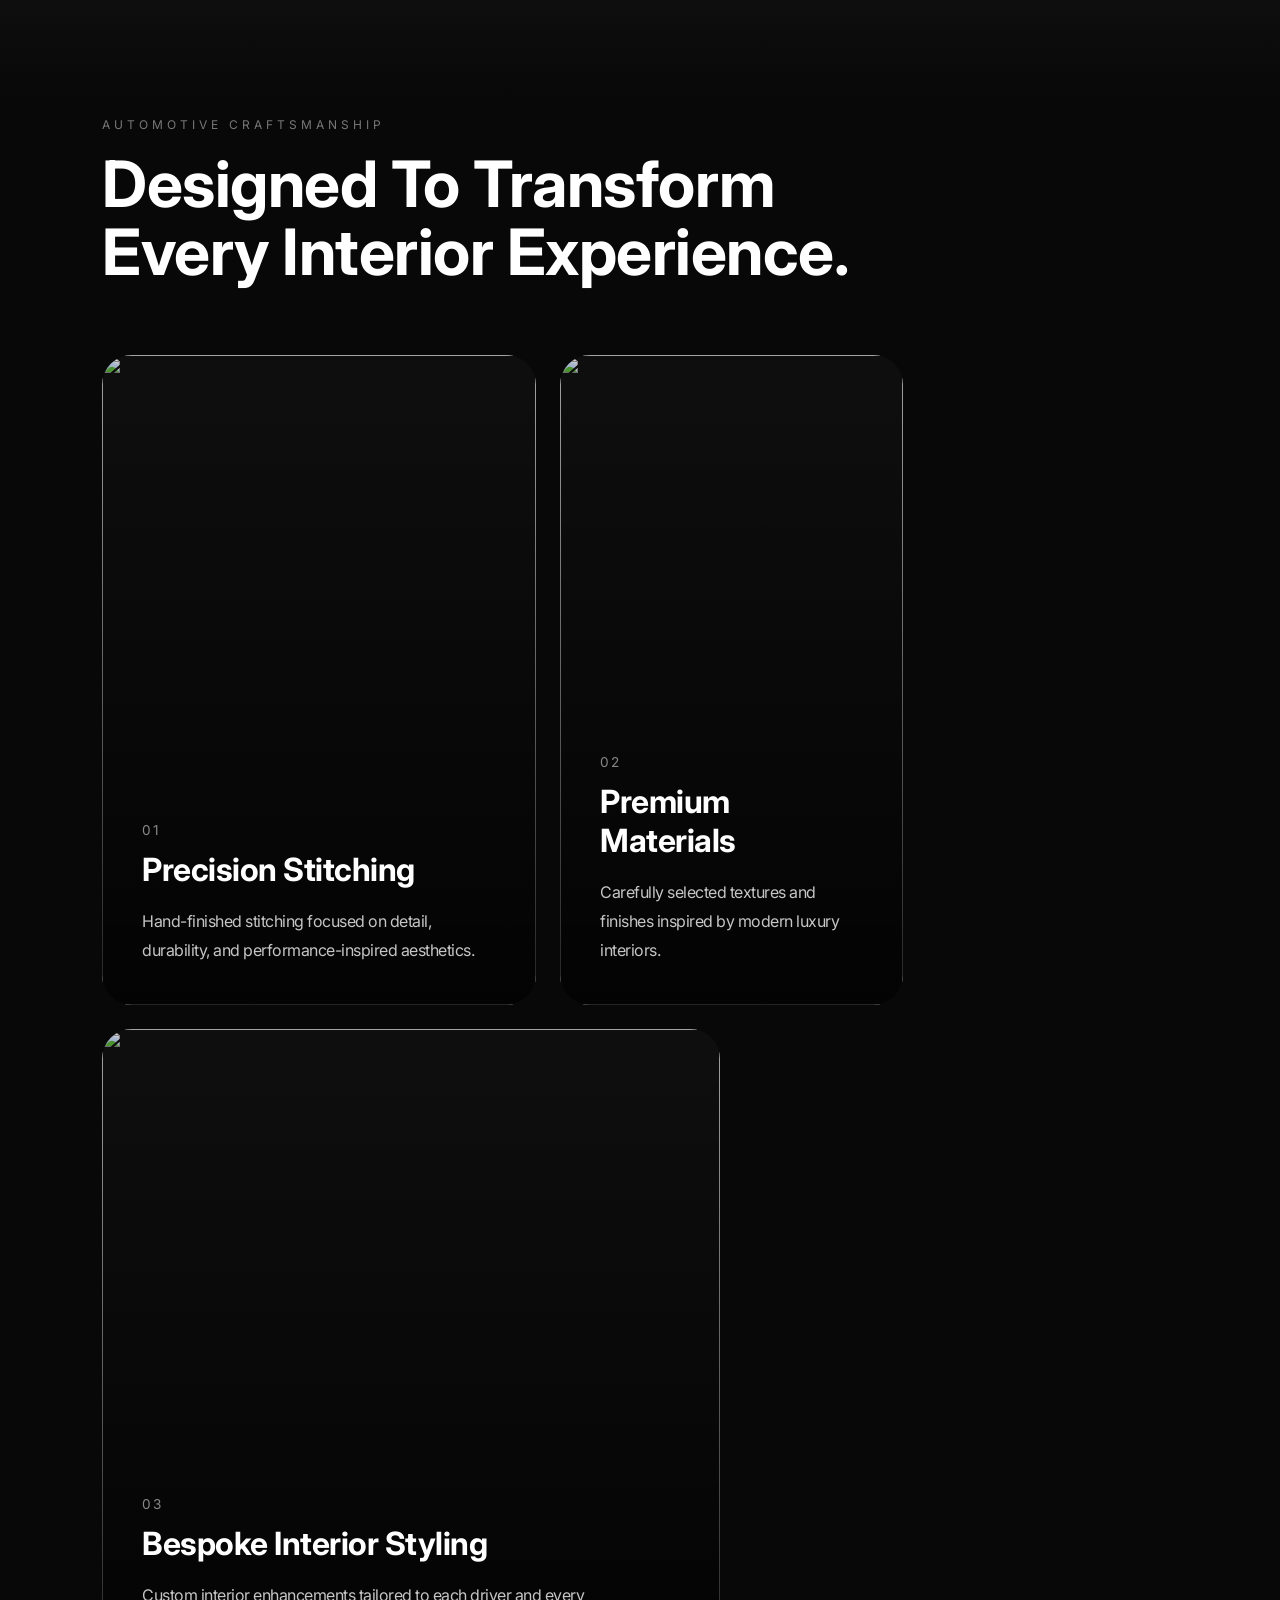
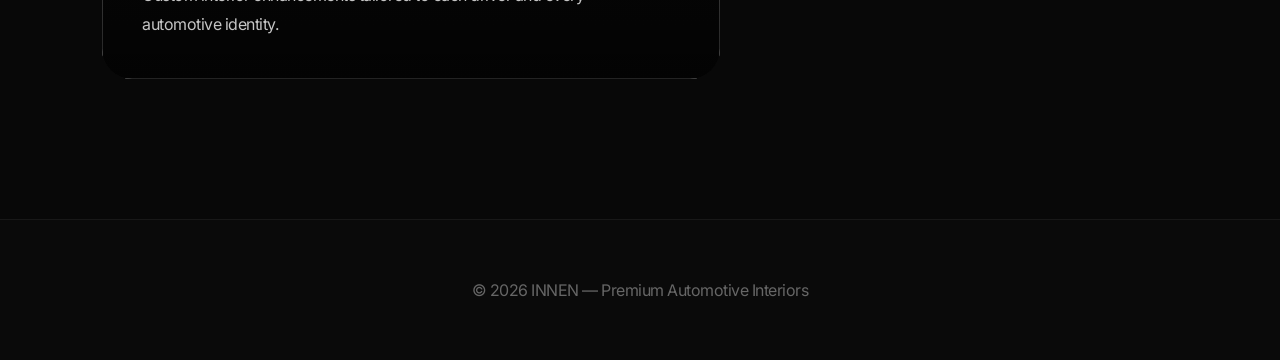
==== commit 7534f882: "Update index.html" ====
--- a/index.html
+++ b/index.html
@@ -232,4 +232,27 @@
   </footer>
 
 </body>
+  <script type="module">
+  // Import the functions you need from the SDKs you need
+  import { initializeApp } from "https://www.gstatic.com/firebasejs/12.13.0/firebase-app.js";
+  import { getAnalytics } from "https://www.gstatic.com/firebasejs/12.13.0/firebase-analytics.js";
+  // TODO: Add SDKs for Firebase products that you want to use
+  // https://firebase.google.com/docs/web/setup#available-libraries
+
+  // Your web app's Firebase configuration
+  // For Firebase JS SDK v7.20.0 and later, measurementId is optional
+  const firebaseConfig = {
+    apiKey: "AIzaSyAd6hx3PFLwxO6_byJHyTlTB7vJMKccs0A",
+    authDomain: "keep-rollin-pt.firebaseapp.com",
+    projectId: "keep-rollin-pt",
+    storageBucket: "keep-rollin-pt.firebasestorage.app",
+    messagingSenderId: "1014669053700",
+    appId: "1:1014669053700:web:472b00354db46d6e0f8a51",
+    measurementId: "G-DTNRSRZBT5"
+  };
+
+  // Initialize Firebase
+  const app = initializeApp(firebaseConfig);
+  const analytics = getAnalytics(app);
+</script>
 </html>
--- a/style.css
+++ b/style.css
@@ -1,3 +1,6 @@
+html{
+  scroll-behavior:smooth;
+}
 *{
   margin:0;
   padding:0;
@@ -8,6 +11,7 @@
   background:#0a0a0a;
   color:white;
   font-family:'Inter',sans-serif;
+letter-spacing:-0.5px;
   overflow-x:hidden;
 }
 
@@ -18,20 +22,28 @@
   top:0;
   left:0;
   width:100%;
-  padding:28px 8%;
+  padding:22px 8%;
   display:flex;
   justify-content:space-between;
   align-items:center;
   z-index:1000;
 
-  background:rgba(0,0,0,0.35);
-  backdrop-filter:blur(12px);
+  background:rgba(10,10,10,0.55);
+  backdrop-filter:blur(14px);
+
+  border-bottom:1px solid rgba(255,255,255,0.05);
 }
 
 .logo{
-  font-size:1.4rem;
-  font-weight:700;
-  letter-spacing:6px;
+  display:flex;
+  align-items:center;
+  text-decoration:none;
+}
+
+.logo img{
+  height:64px;
+  width:auto;
+  object-fit:contain;
 }
 
 nav{
@@ -61,12 +73,12 @@
 }
 
 .hero-image{
+  transition:1.5s;
   position:absolute;
   width:100%;
   height:100%;
   object-fit:cover;
 }
-
 .overlay{
   position:absolute;
   width:100%;
@@ -155,7 +167,6 @@
   line-height:1.8;
 }
 
-/* SHOWCASE */
 
 .showcase {
   padding:140px 8%;
@@ -252,6 +263,25 @@
   max-width:450px;
 }
 
+.showcase{
+  position:relative;
+}
+
+.showcase::before{
+  content:"";
+  position:absolute;
+  top:0;
+  left:0;
+  width:100%;
+  height:120px;
+
+  background:linear-gradient(
+    to bottom,
+    #101010,
+    transparent
+  );
+}
+
 /* FOOTER */
 
 footer{
@@ -288,4 +318,193 @@
     font-size:2.7rem;
   }
 
-}
+  .showcase-item,
+.feature{
+  animation:fadeUp 1s ease;
+}
+
+@keyframes fadeUp{
+
+  from{
+    opacity:0;
+    transform:translateY(40px);
+  }
+
+  to{
+    opacity:1;
+    transform:translateY(0);
+  }
+
+}
+  /* PAGE HERO */
+
+.page-hero{
+  position:relative;
+  height:60vh;
+  display:flex;
+  align-items:center;
+  padding:0 8%;
+  overflow:hidden;
+}
+
+.page-image{
+  position:absolute;
+  width:100%;
+  height:100%;
+  object-fit:cover;
+}
+
+.page-content{
+  position:relative;
+  z-index:2;
+  max-width:700px;
+}
+
+.page-content h1{
+  font-size:4.5rem;
+  line-height:1;
+}
+
+/* ABOUT */
+
+.about-section{
+  padding:120px 8%;
+  background:#0d0d0d;
+}
+
+.about-grid{
+  display:grid;
+  grid-template-columns:1fr 1fr;
+  gap:60px;
+  align-items:center;
+}
+
+.section-tag{
+  color:#777;
+  letter-spacing:4px;
+  font-size:0.75rem;
+  margin-bottom:20px;
+}
+
+.about-text h2,
+.contact-info h2{
+  font-size:3rem;
+  line-height:1.1;
+  margin-bottom:30px;
+}
+
+.about-text p,
+.contact-info p{
+  color:#b0b0b0;
+  line-height:1.9;
+  margin-bottom:20px;
+}
+
+.about-image{
+  width:100%;
+  border-radius:30px;
+}
+
+/* VALUES */
+
+.values{
+  padding:0 8% 120px;
+  display:grid;
+  grid-template-columns:repeat(auto-fit,minmax(280px,1fr));
+  gap:30px;
+  background:#0d0d0d;
+}
+
+.value-card{
+  background:#151515;
+  padding:40px;
+  border-radius:24px;
+  border:1px solid rgba(255,255,255,0.05);
+}
+
+.value-card h3{
+  margin-bottom:18px;
+  font-size:1.4rem;
+}
+
+.value-card p{
+  color:#9f9f9f;
+  line-height:1.8;
+}
+
+/* CONTACT */
+
+.contact-section{
+  padding:120px 8%;
+  background:#0d0d0d;
+}
+
+.contact-grid{
+  display:grid;
+  grid-template-columns:1fr 1fr;
+  gap:60px;
+}
+
+.contact-links{
+  margin-top:40px;
+}
+
+.contact-item{
+  margin-bottom:30px;
+}
+
+.contact-item span{
+  color:#777;
+  font-size:0.85rem;
+  letter-spacing:2px;
+}
+
+.contact-item p{
+  margin-top:10px;
+  font-size:1.1rem;
+  color:white;
+}
+
+.contact-form{
+  display:flex;
+  flex-direction:column;
+  gap:20px;
+}
+
+.contact-form input,
+.contact-form textarea{
+  background:#151515;
+  border:none;
+  padding:18px 20px;
+  border-radius:18px;
+  color:white;
+  font-family:'Inter',sans-serif;
+}
+
+.contact-form textarea{
+  min-height:180px;
+  resize:none;
+}
+
+.contact-form button{
+  padding:18px;
+  border:none;
+  background:white;
+  color:black;
+  border-radius:50px;
+  font-weight:600;
+  cursor:pointer;
+}
+
+/* RESPONSIVE */
+
+@media(max-width:950px){
+
+  .about-grid,
+  .contact-grid{
+    grid-template-columns:1fr;
+  }
+
+  .page-content h1{
+    font-size:3rem;
+  }
